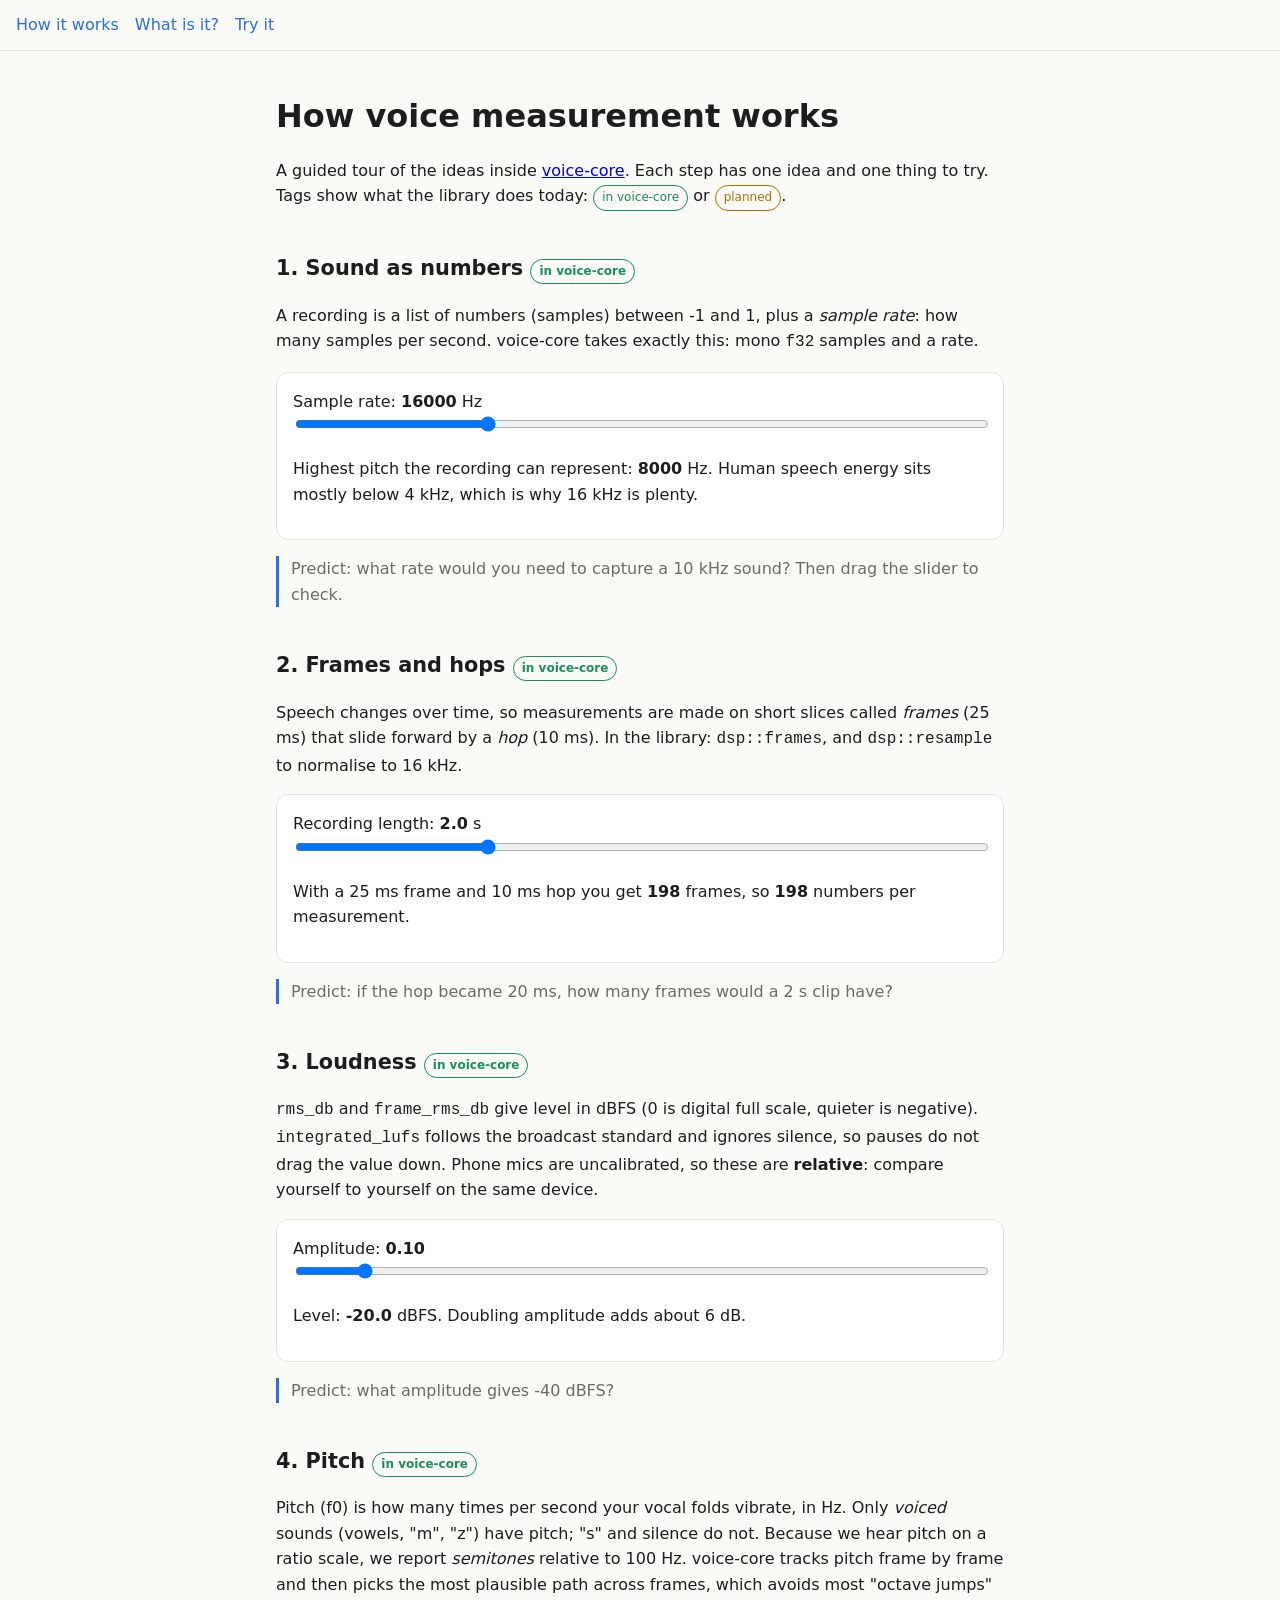
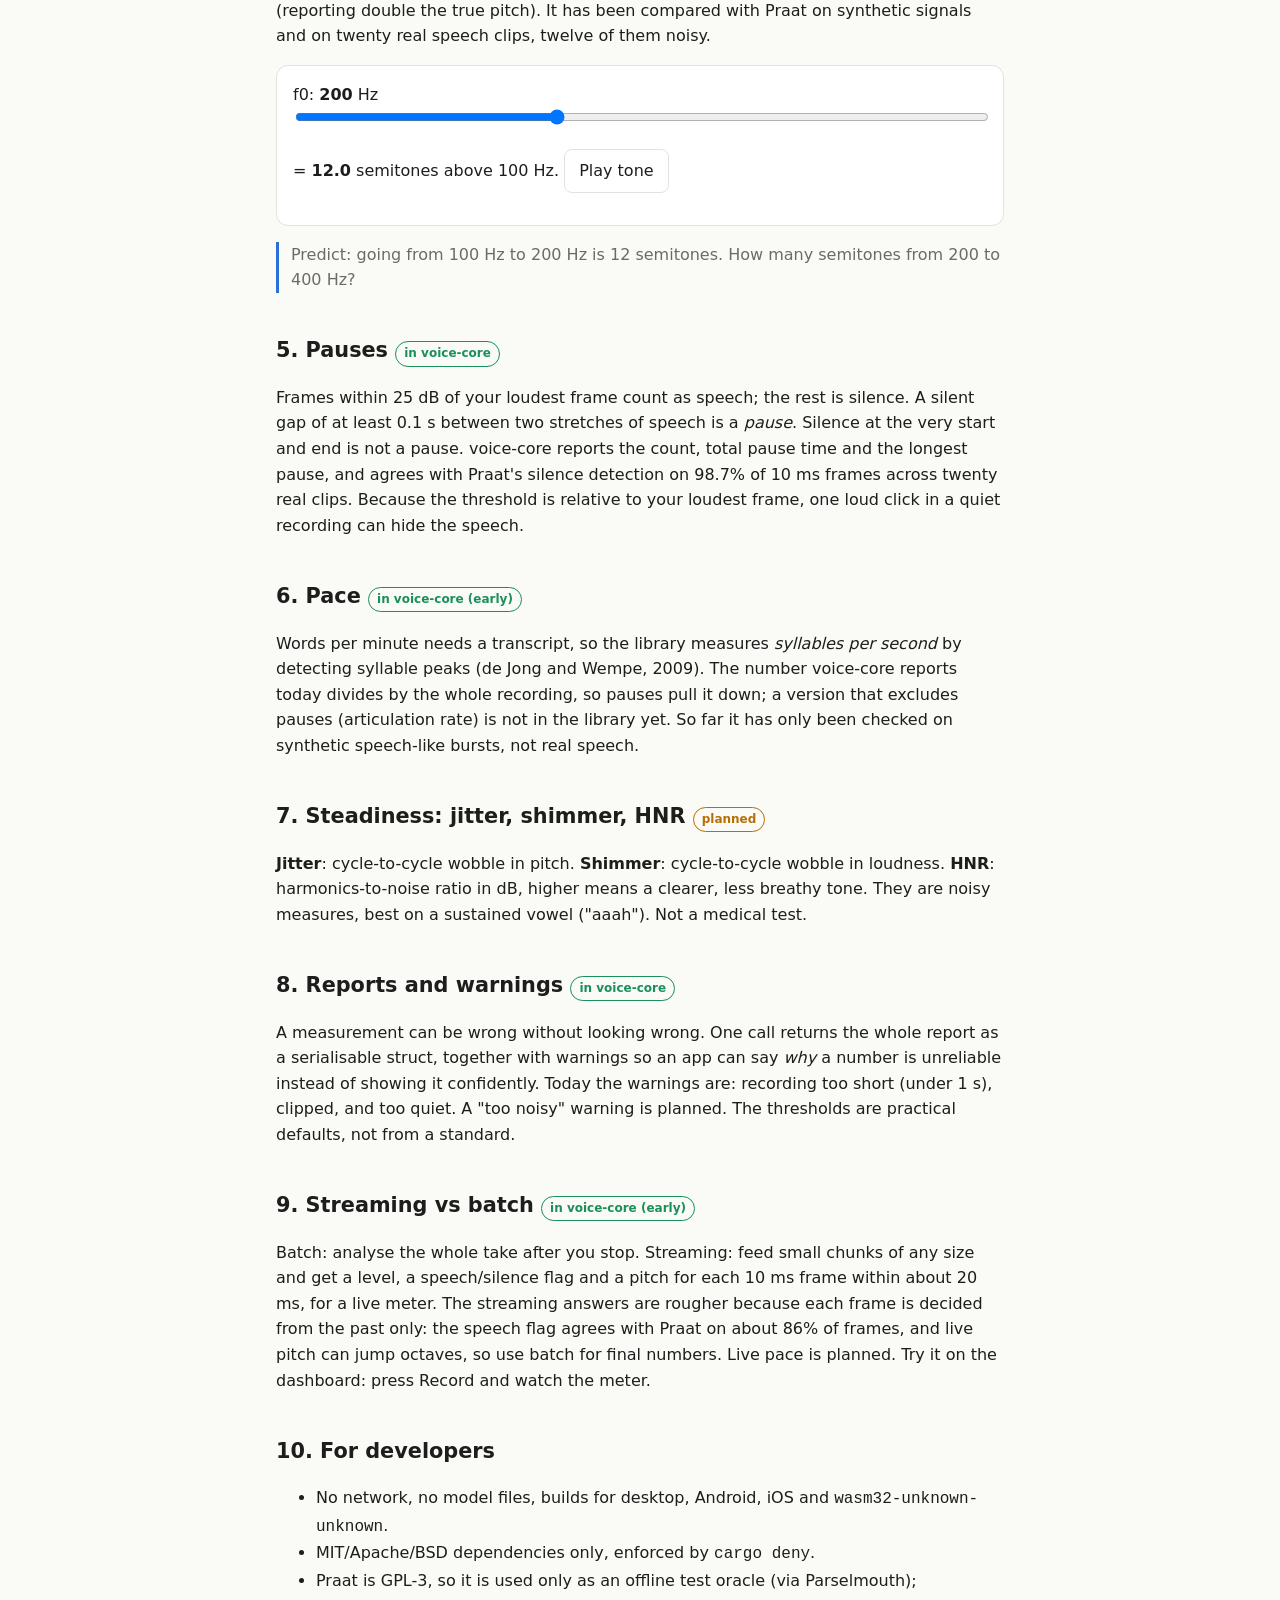
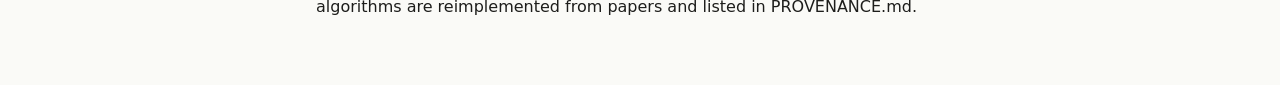
==== index.html @ 656a25e6 "Add live feedback while recording using voice-core's streaming analyzer New wasm LiveAnalyzer wrappe" ====
<!doctype html><html lang="en"><head><meta charset="utf-8"><meta name="viewport" content="width=device-width,initial-scale=1"><title>voice-lab: how it works</title><link rel="stylesheet" href="style.css"></head><body><nav><a href="index.html">How it works</a><a href="pamphlet.html">What is it?</a><a href="dashboard.html">Try it</a></nav><main>
<h1>How voice measurement works</h1>
<p>A guided tour of the ideas inside <a href="https://github.com/aunai-org/voice-core">voice-core</a>. Each step has one idea and one thing to try. Tags show what the library does today: <span class="tag live">in voice-core</span> or <span class="tag soon">planned</span>.</p>

<h2>1. Sound as numbers <span class="tag live">in voice-core</span></h2>
<p>A recording is a list of numbers (samples) between -1 and 1, plus a <em>sample rate</em>: how many samples per second. voice-core takes exactly this: mono <code>f32</code> samples and a rate.</p>
<div class="card"><label>Sample rate: <b id="srv">16000</b> Hz<input id="sr" type="range" min="4000" max="48000" step="1000" value="16000"></label>
<p>Highest pitch the recording can represent: <b id="nyq">8000</b> Hz. Human speech energy sits mostly below 4 kHz, which is why 16 kHz is plenty.</p></div>
<p class="try">Predict: what rate would you need to capture a 10 kHz sound? Then drag the slider to check.</p>

<h2>2. Frames and hops <span class="tag live">in voice-core</span></h2>
<p>Speech changes over time, so measurements are made on short slices called <em>frames</em> (25 ms) that slide forward by a <em>hop</em> (10 ms). In the library: <code>dsp::frames</code>, and <code>dsp::resample</code> to normalise to 16 kHz.</p>
<div class="card"><label>Recording length: <b id="lenv">2.0</b> s<input id="len" type="range" min="5" max="60" value="20"></label>
<p>With a 25 ms frame and 10 ms hop you get <b id="nfr">198</b> frames, so <b id="nfr2">198</b> numbers per measurement.</p></div>
<p class="try">Predict: if the hop became 20 ms, how many frames would a 2 s clip have?</p>

<h2>3. Loudness <span class="tag live">in voice-core</span></h2>
<p><code>rms_db</code> and <code>frame_rms_db</code> give level in dBFS (0 is digital full scale, quieter is negative). <code>integrated_lufs</code> follows the broadcast standard and ignores silence, so pauses do not drag the value down. Phone mics are uncalibrated, so these are <strong>relative</strong>: compare yourself to yourself on the same device.</p>
<div class="card"><label>Amplitude: <b id="ampv">0.10</b><input id="amp" type="range" min="1" max="100" value="10"></label>
<p>Level: <b id="db">-20.0</b> dBFS. Doubling amplitude adds about 6 dB.</p></div>
<p class="try">Predict: what amplitude gives -40 dBFS?</p>

<h2>4. Pitch <span class="tag live">in voice-core</span></h2>
<p>Pitch (f0) is how many times per second your vocal folds vibrate, in Hz. Only <em>voiced</em> sounds (vowels, "m", "z") have pitch; "s" and silence do not. Because we hear pitch on a ratio scale, we report <em>semitones</em> relative to 100 Hz. voice-core tracks pitch frame by frame and then picks the most plausible path across frames, which avoids most "octave jumps" (reporting double the true pitch). It has been compared with Praat on synthetic signals and on twenty real speech clips, twelve of them noisy.</p>
<div class="card"><label>f0: <b id="f0v">200</b> Hz<input id="f0" type="range" min="80" max="400" value="200"></label>
<p>= <b id="st">12.0</b> semitones above 100 Hz. <button id="play">Play tone</button></p></div>
<p class="try">Predict: going from 100 Hz to 200 Hz is 12 semitones. How many semitones from 200 to 400 Hz?</p>

<h2>5. Pauses <span class="tag live">in voice-core</span></h2>
<p>Frames within 25 dB of your loudest frame count as speech; the rest is silence. A silent gap of at least 0.1 s between two stretches of speech is a <em>pause</em>. Silence at the very start and end is not a pause. voice-core reports the count, total pause time and the longest pause, and agrees with Praat's silence detection on 98.7% of 10 ms frames across twenty real clips. Because the threshold is relative to your loudest frame, one loud click in a quiet recording can hide the speech.</p>

<h2>6. Pace <span class="tag live">in voice-core (early)</span></h2>
<p>Words per minute needs a transcript, so the library measures <em>syllables per second</em> by detecting syllable peaks (de Jong and Wempe, 2009). The number voice-core reports today divides by the whole recording, so pauses pull it down; a version that excludes pauses (articulation rate) is not in the library yet. So far it has only been checked on synthetic speech-like bursts, not real speech.</p>

<h2>7. Steadiness: jitter, shimmer, HNR <span class="tag soon">planned</span></h2>
<p><strong>Jitter</strong>: cycle-to-cycle wobble in pitch. <strong>Shimmer</strong>: cycle-to-cycle wobble in loudness. <strong>HNR</strong>: harmonics-to-noise ratio in dB, higher means a clearer, less breathy tone. They are noisy measures, best on a sustained vowel ("aaah"). Not a medical test.</p>

<h2>8. Reports and warnings <span class="tag live">in voice-core</span></h2>
<p>A measurement can be wrong without looking wrong. One call returns the whole report as a serialisable struct, together with warnings so an app can say <em>why</em> a number is unreliable instead of showing it confidently. Today the warnings are: recording too short (under 1 s), clipped, and too quiet. A "too noisy" warning is planned. The thresholds are practical defaults, not from a standard.</p>

<h2>9. Streaming vs batch <span class="tag live">in voice-core (early)</span></h2>
<p>Batch: analyse the whole take after you stop. Streaming: feed small chunks of any size and get a level, a speech/silence flag and a pitch for each 10 ms frame within about 20 ms, for a live meter. The streaming answers are rougher because each frame is decided from the past only: the speech flag agrees with Praat on about 86% of frames, and live pitch can jump octaves, so use batch for final numbers. Live pace is planned. Try it on the dashboard: press Record and watch the meter.</p>

<h2>10. For developers</h2>
<ul><li>No network, no model files, builds for desktop, Android, iOS and <code>wasm32-unknown-unknown</code>.</li>
<li>MIT/Apache/BSD dependencies only, enforced by <code>cargo deny</code>.</li>
<li>Praat is GPL-3, so it is used only as an offline test oracle (via Parselmouth); algorithms are reimplemented from papers and listed in PROVENANCE.md.</li></ul>
</main>
<script>
const $=i=>document.getElementById(i);
$('sr').oninput=e=>{$('srv').textContent=e.target.value;$('nyq').textContent=e.target.value/2};
$('len').oninput=e=>{const s=e.target.value/10;$('lenv').textContent=s.toFixed(1);const n=Math.floor((s*1000-25)/10)+1;$('nfr').textContent=n;$('nfr2').textContent=n};
$('amp').oninput=e=>{const a=e.target.value/100;$('ampv').textContent=a.toFixed(2);$('db').textContent=(20*Math.log10(a)).toFixed(1)};
$('f0').oninput=e=>{const f=+e.target.value;$('f0v').textContent=f;$('st').textContent=(12*Math.log2(f/100)).toFixed(1)};
$('play').onclick=()=>{const c=new (window.AudioContext||webkitAudioContext)(),o=c.createOscillator(),g=c.createGain();o.frequency.value=+$('f0').value;g.gain.value=.1;o.connect(g).connect(c.destination);o.start();o.stop(c.currentTime+.8)};
</script></body></html>
---- style.css ----
:root{--bg:#fafaf7;--fg:#1d1d1b;--mut:#6b6b66;--card:#fff;--line:#e3e2dc;--acc:#2a6fdb;--ok:#1a8f5a;--warn:#b86e00}
@media(prefers-color-scheme:dark){:root{--bg:#141413;--fg:#ecebe6;--mut:#9a9a93;--card:#1e1e1c;--line:#34332f;--acc:#6aa3ff;--ok:#4cc58a;--warn:#e0a040}}
*{box-sizing:border-box}body{margin:0;background:var(--bg);color:var(--fg);font:16px/1.6 system-ui,sans-serif}
main{max-width:760px;margin:0 auto;padding:24px 16px 64px}
nav{display:flex;gap:16px;flex-wrap:wrap;padding:12px 16px;border-bottom:1px solid var(--line)}nav a{color:var(--acc);text-decoration:none}
h1{font-size:2rem;margin:.5em 0}h2{margin-top:2em;font-size:1.3rem}
.card{background:var(--card);border:1px solid var(--line);border-radius:12px;padding:16px;margin:16px 0}
.tag{display:inline-block;font-size:.75rem;padding:2px 8px;border-radius:99px;border:1px solid var(--line);color:var(--mut)}
.tag.live{color:var(--ok);border-color:var(--ok)}.tag.soon{color:var(--warn);border-color:var(--warn)}
.try{border-left:3px solid var(--acc);padding-left:12px;color:var(--mut)}
input[type=range]{width:100%}button{font:inherit;padding:8px 14px;border-radius:8px;border:1px solid var(--line);background:var(--card);color:var(--fg);cursor:pointer}
button.primary{background:var(--acc);color:#fff;border-color:var(--acc)}
canvas{width:100%;height:140px;background:var(--card);border:1px solid var(--line);border-radius:8px;display:block}
table{border-collapse:collapse;width:100%}td,th{border-bottom:1px solid var(--line);padding:8px;text-align:left;vertical-align:top}
.tiles{display:grid;grid-template-columns:repeat(auto-fit,minmax(150px,1fr));gap:12px}
.tile{background:var(--card);border:1px solid var(--line);border-radius:12px;padding:12px}.tile b{display:block;font-size:1.6rem}.tile.off{opacity:.55}
@media print{nav,.noprint{display:none}body{background:#fff;color:#000}.card{break-inside:avoid}}

.meter{height:14px;background:var(--line);border-radius:7px;overflow:hidden}#meter-fill{height:100%;width:0;background:var(--acc);transition:width .05s linear}
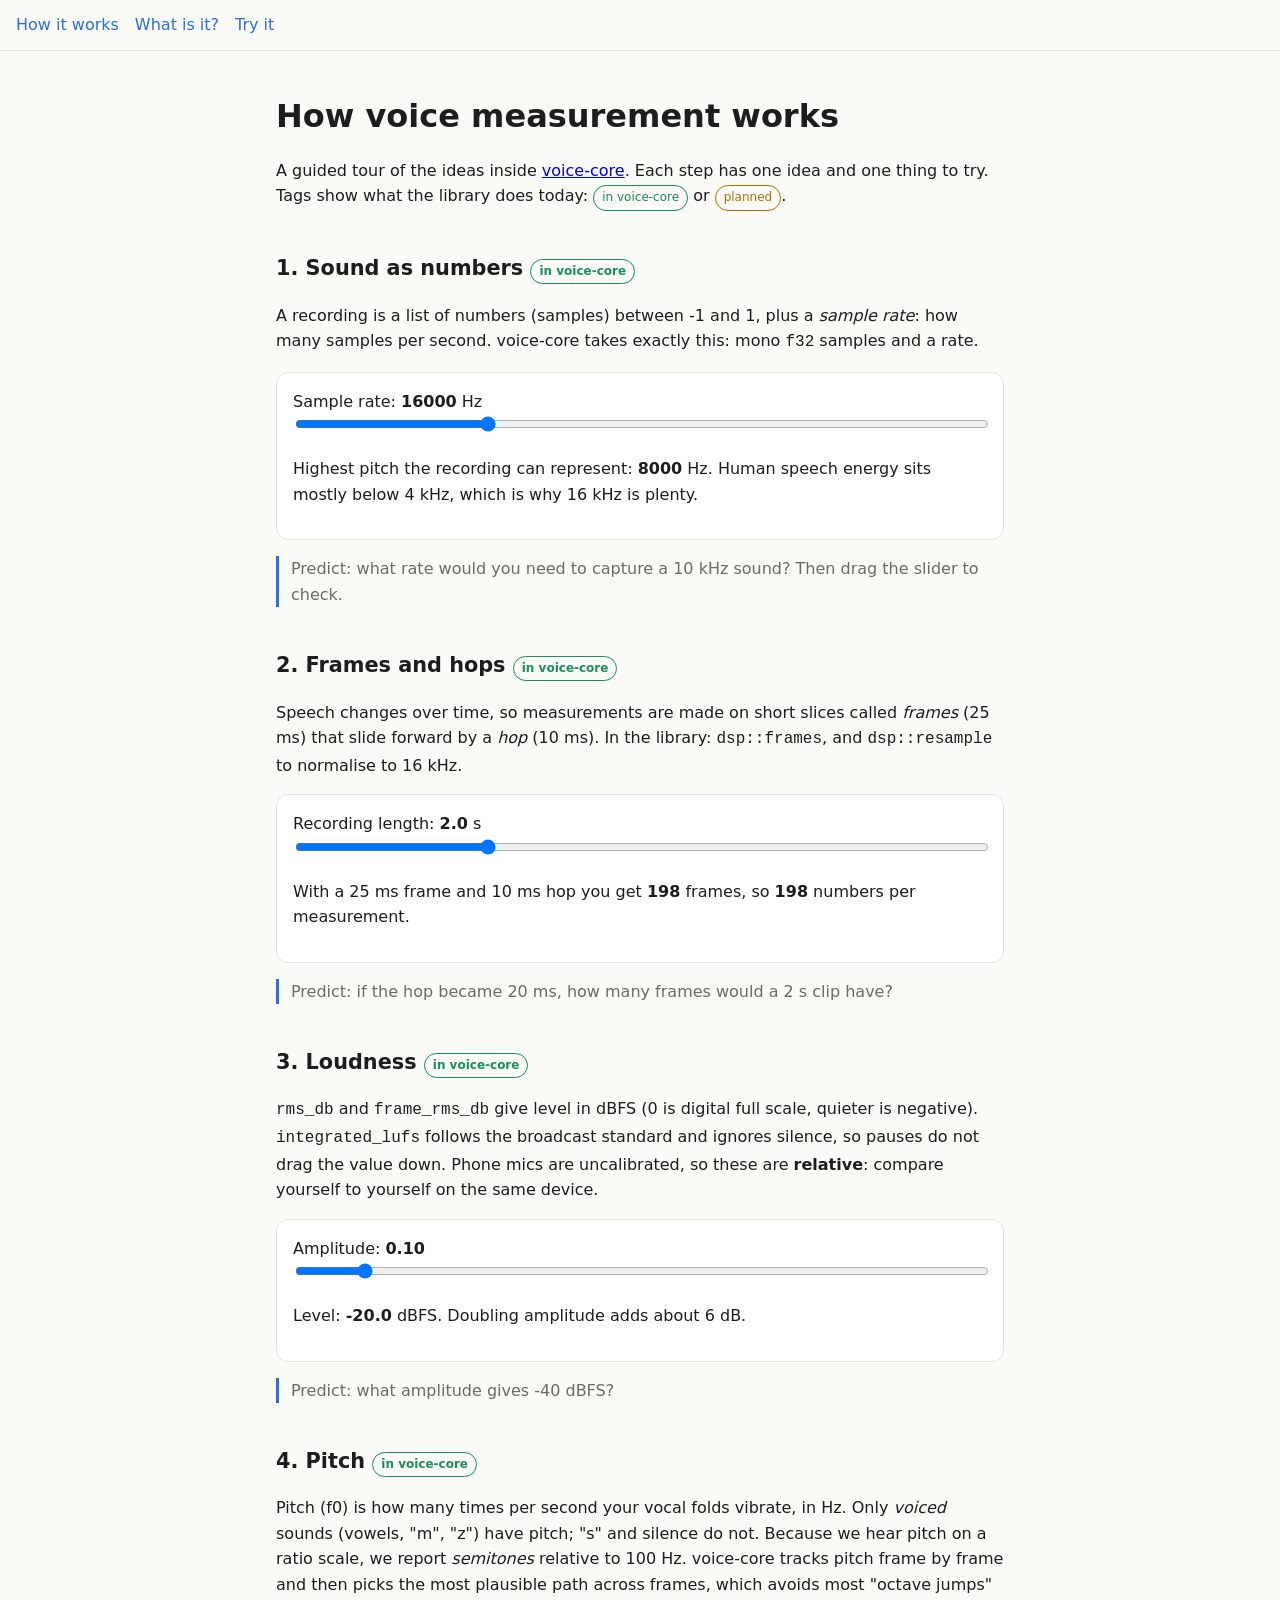
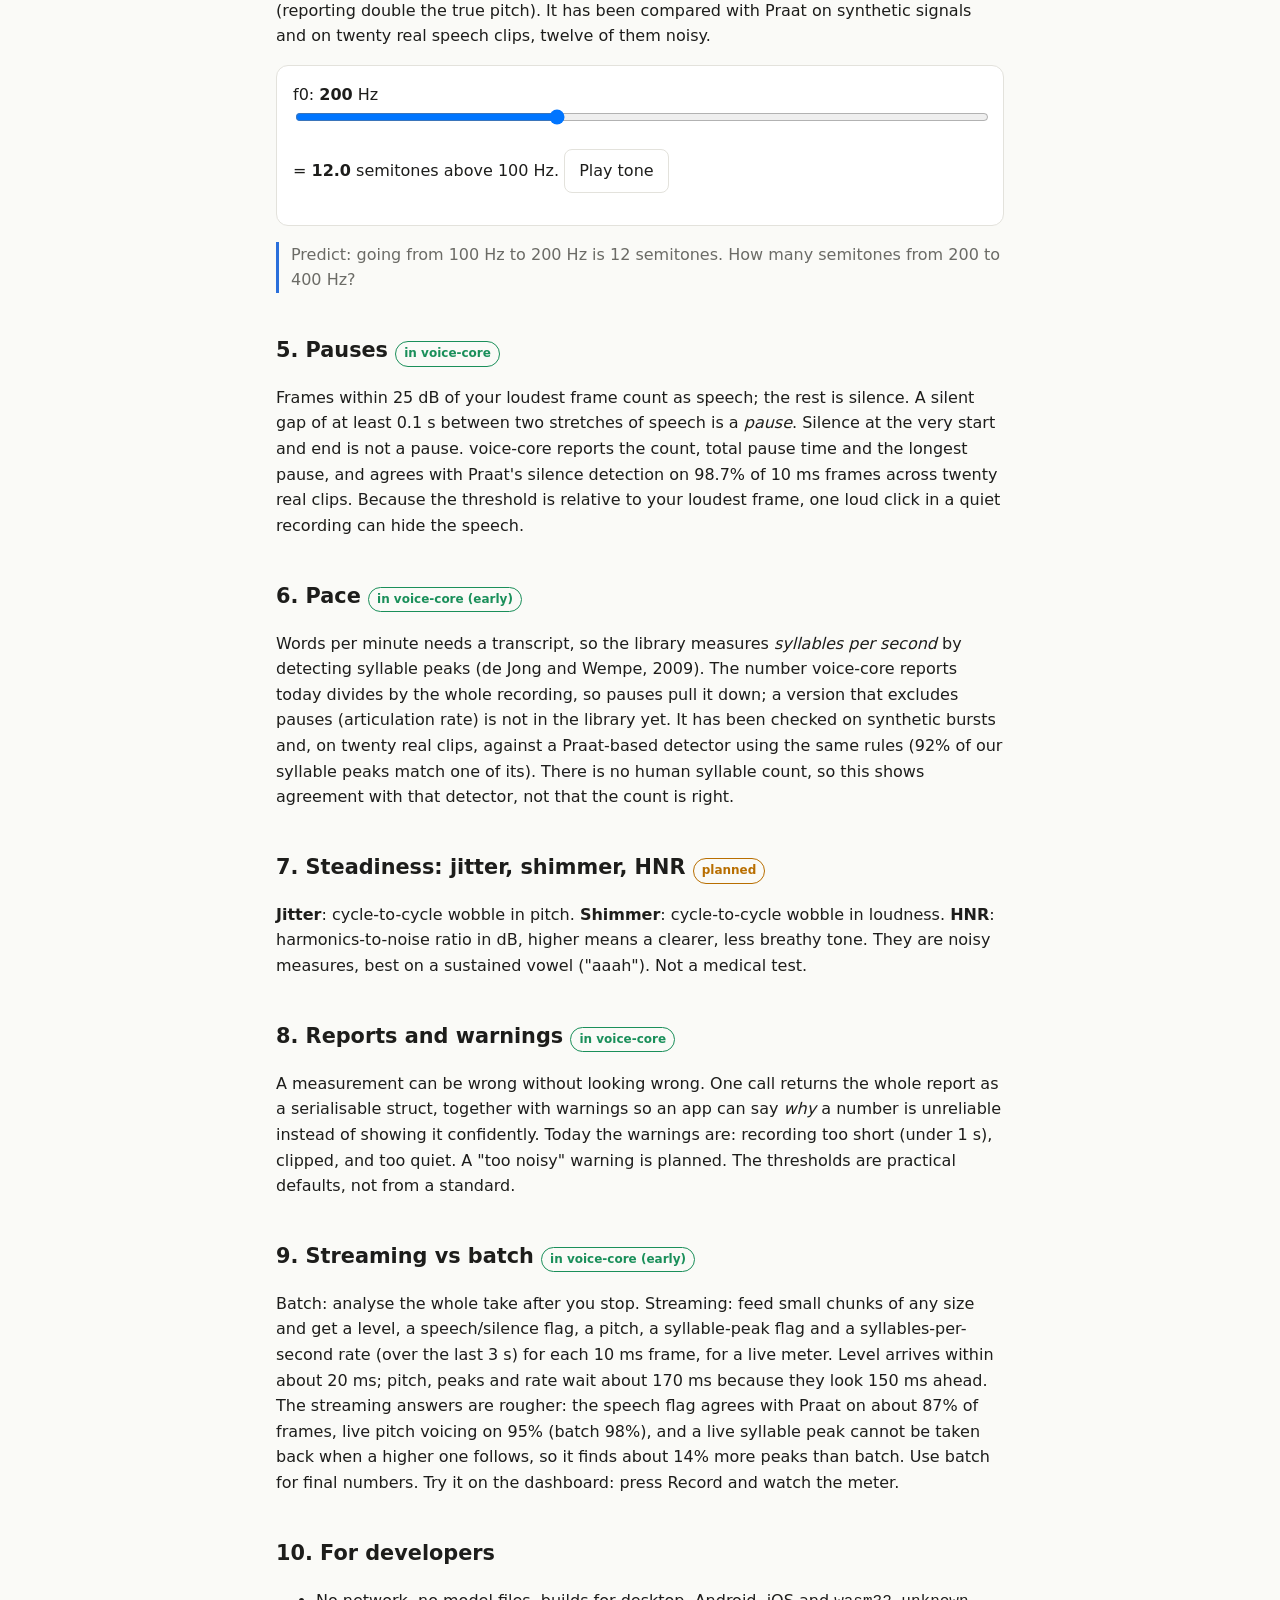
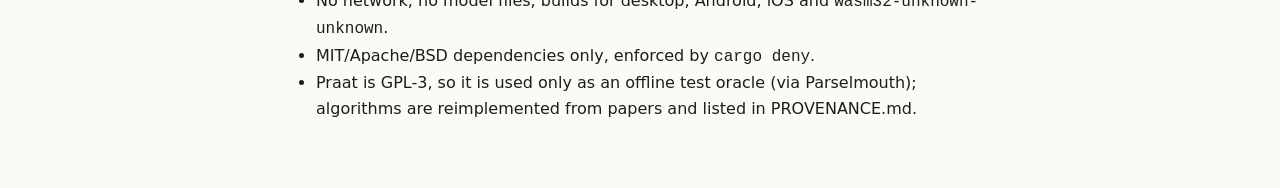
==== commit c94d9cf0: "Show live pace while recording; pick up voice-core's streaming syllable rate and lookahead" ====
--- a/index.html
+++ b/index.html
@@ -30,7 +30,7 @@
 <p>Frames within 25 dB of your loudest frame count as speech; the rest is silence. A silent gap of at least 0.1 s between two stretches of speech is a <em>pause</em>. Silence at the very start and end is not a pause. voice-core reports the count, total pause time and the longest pause, and agrees with Praat's silence detection on 98.7% of 10 ms frames across twenty real clips. Because the threshold is relative to your loudest frame, one loud click in a quiet recording can hide the speech.</p>
 
 <h2>6. Pace <span class="tag live">in voice-core (early)</span></h2>
-<p>Words per minute needs a transcript, so the library measures <em>syllables per second</em> by detecting syllable peaks (de Jong and Wempe, 2009). The number voice-core reports today divides by the whole recording, so pauses pull it down; a version that excludes pauses (articulation rate) is not in the library yet. So far it has only been checked on synthetic speech-like bursts, not real speech.</p>
+<p>Words per minute needs a transcript, so the library measures <em>syllables per second</em> by detecting syllable peaks (de Jong and Wempe, 2009). The number voice-core reports today divides by the whole recording, so pauses pull it down; a version that excludes pauses (articulation rate) is not in the library yet. It has been checked on synthetic bursts and, on twenty real clips, against a Praat-based detector using the same rules (92% of our syllable peaks match one of its). There is no human syllable count, so this shows agreement with that detector, not that the count is right.</p>
 
 <h2>7. Steadiness: jitter, shimmer, HNR <span class="tag soon">planned</span></h2>
 <p><strong>Jitter</strong>: cycle-to-cycle wobble in pitch. <strong>Shimmer</strong>: cycle-to-cycle wobble in loudness. <strong>HNR</strong>: harmonics-to-noise ratio in dB, higher means a clearer, less breathy tone. They are noisy measures, best on a sustained vowel ("aaah"). Not a medical test.</p>
@@ -39,7 +39,7 @@
 <p>A measurement can be wrong without looking wrong. One call returns the whole report as a serialisable struct, together with warnings so an app can say <em>why</em> a number is unreliable instead of showing it confidently. Today the warnings are: recording too short (under 1 s), clipped, and too quiet. A "too noisy" warning is planned. The thresholds are practical defaults, not from a standard.</p>
 
 <h2>9. Streaming vs batch <span class="tag live">in voice-core (early)</span></h2>
-<p>Batch: analyse the whole take after you stop. Streaming: feed small chunks of any size and get a level, a speech/silence flag and a pitch for each 10 ms frame within about 20 ms, for a live meter. The streaming answers are rougher because each frame is decided from the past only: the speech flag agrees with Praat on about 86% of frames, and live pitch can jump octaves, so use batch for final numbers. Live pace is planned. Try it on the dashboard: press Record and watch the meter.</p>
+<p>Batch: analyse the whole take after you stop. Streaming: feed small chunks of any size and get a level, a speech/silence flag, a pitch, a syllable-peak flag and a syllables-per-second rate (over the last 3 s) for each 10 ms frame, for a live meter. Level arrives within about 20 ms; pitch, peaks and rate wait about 170 ms because they look 150 ms ahead. The streaming answers are rougher: the speech flag agrees with Praat on about 87% of frames, live pitch voicing on 95% (batch 98%), and a live syllable peak cannot be taken back when a higher one follows, so it finds about 14% more peaks than batch. Use batch for final numbers. Try it on the dashboard: press Record and watch the meter.</p>
 
 <h2>10. For developers</h2>
 <ul><li>No network, no model files, builds for desktop, Android, iOS and <code>wasm32-unknown-unknown</code>.</li>
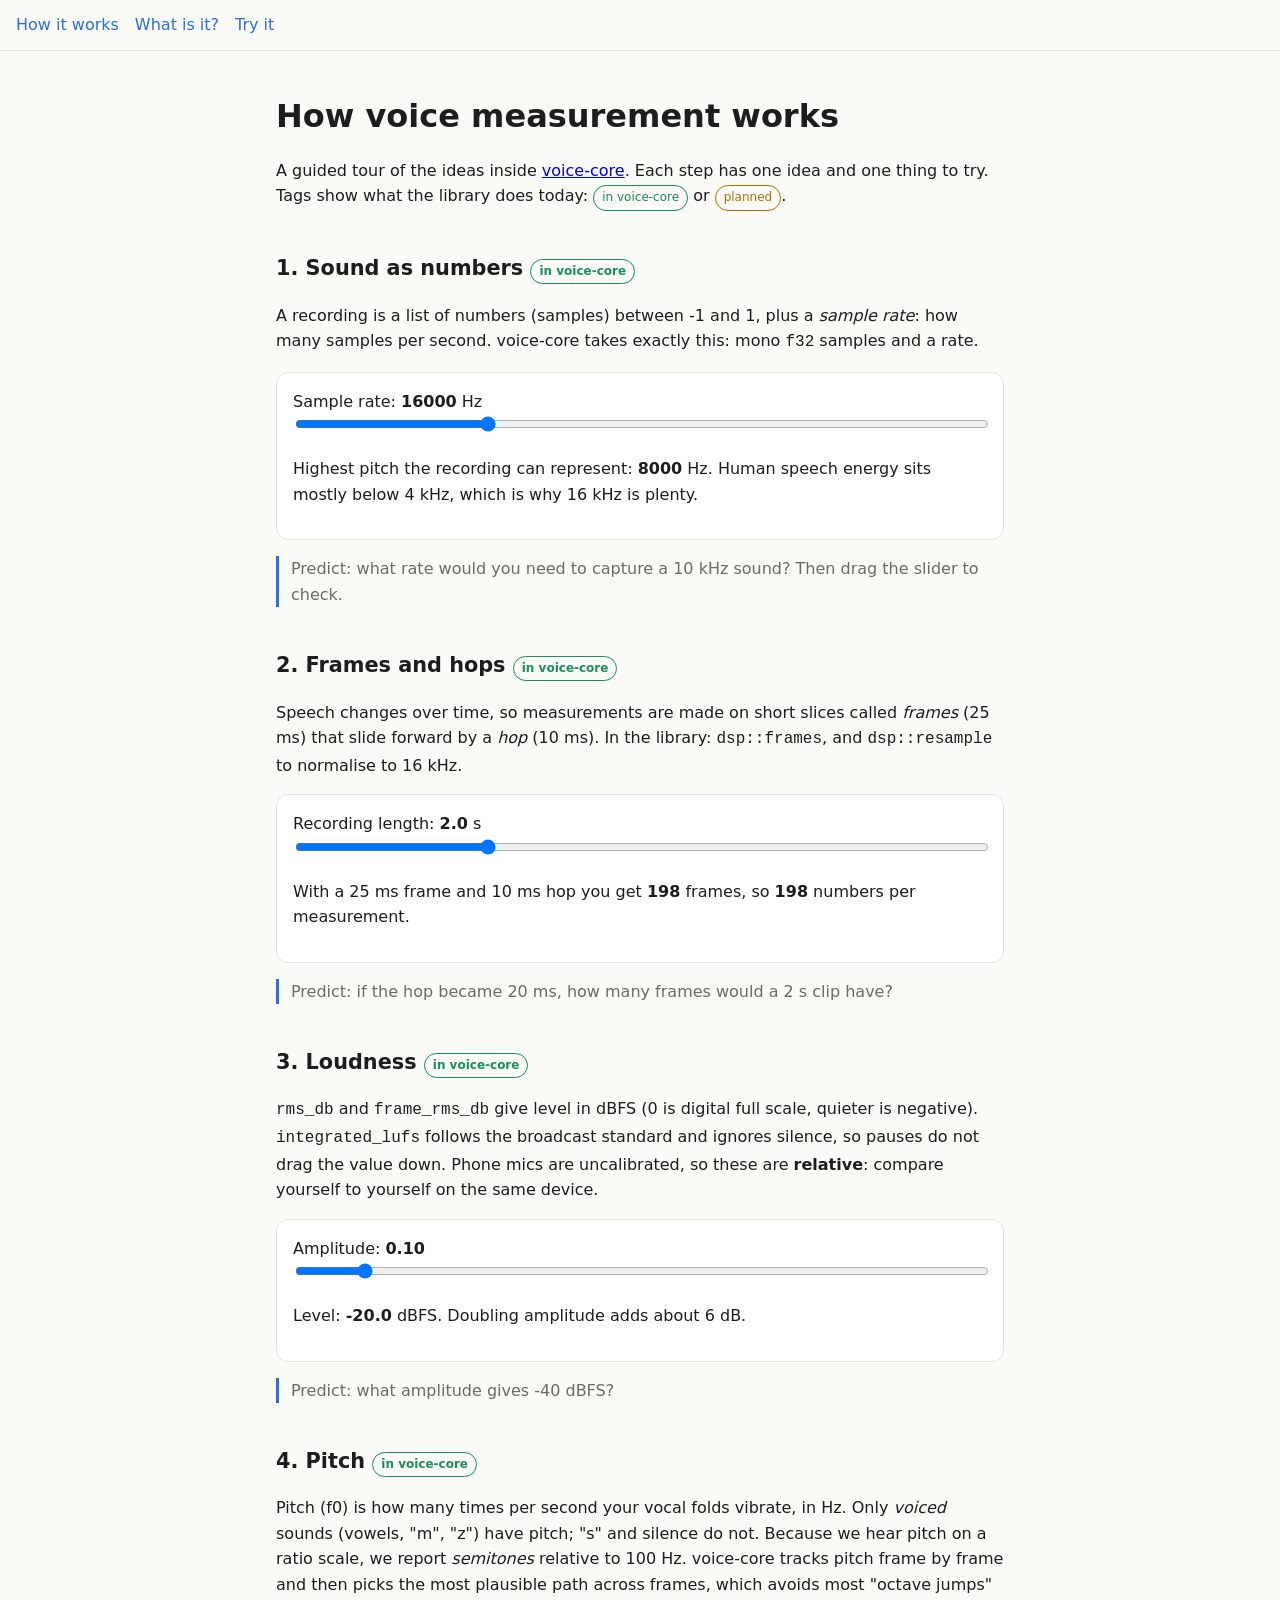
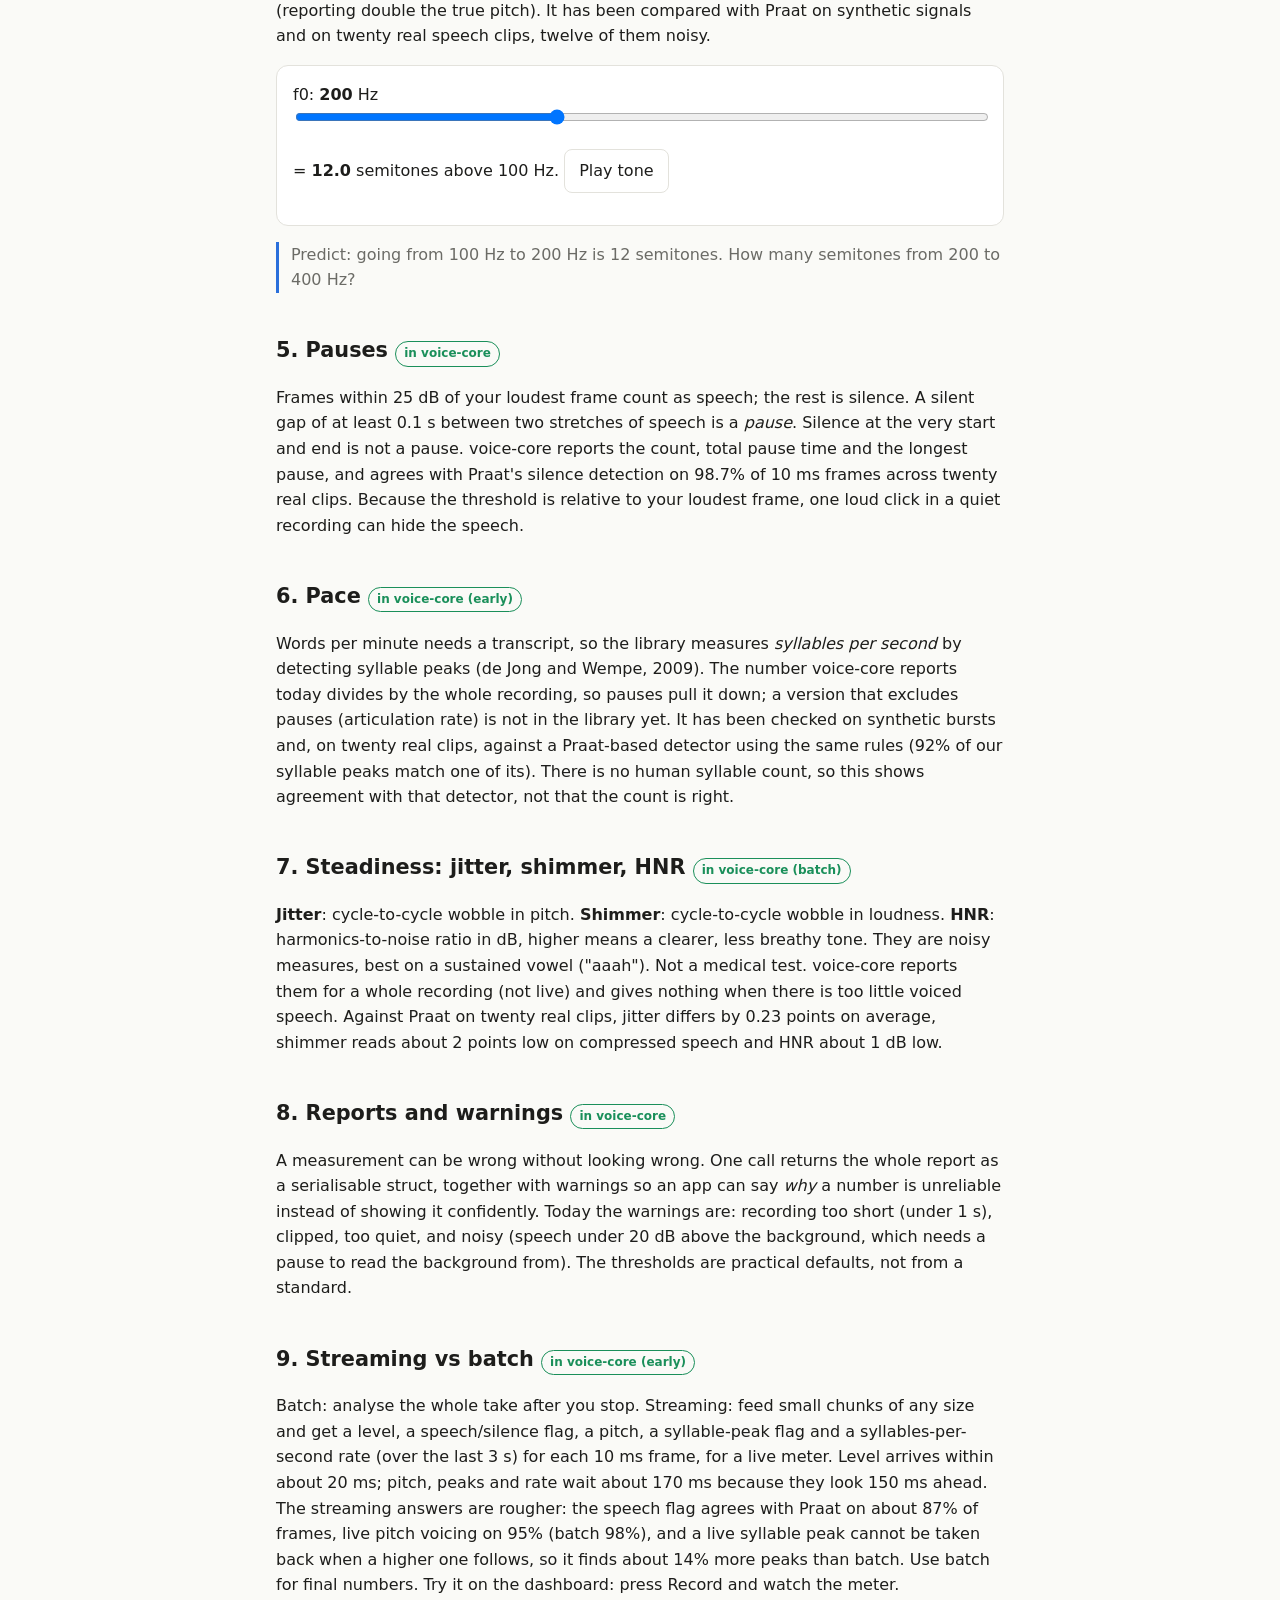
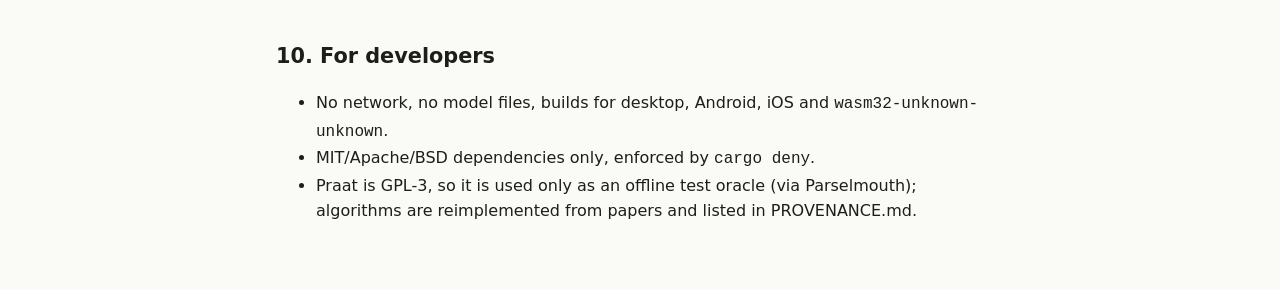
==== commit 501122a0: "Show jitter, shimmer, HNR and the noisy warning; pick up voice-core steadiness measures" ====
--- a/index.html
+++ b/index.html
@@ -32,11 +32,11 @@
 <h2>6. Pace <span class="tag live">in voice-core (early)</span></h2>
 <p>Words per minute needs a transcript, so the library measures <em>syllables per second</em> by detecting syllable peaks (de Jong and Wempe, 2009). The number voice-core reports today divides by the whole recording, so pauses pull it down; a version that excludes pauses (articulation rate) is not in the library yet. It has been checked on synthetic bursts and, on twenty real clips, against a Praat-based detector using the same rules (92% of our syllable peaks match one of its). There is no human syllable count, so this shows agreement with that detector, not that the count is right.</p>
 
-<h2>7. Steadiness: jitter, shimmer, HNR <span class="tag soon">planned</span></h2>
-<p><strong>Jitter</strong>: cycle-to-cycle wobble in pitch. <strong>Shimmer</strong>: cycle-to-cycle wobble in loudness. <strong>HNR</strong>: harmonics-to-noise ratio in dB, higher means a clearer, less breathy tone. They are noisy measures, best on a sustained vowel ("aaah"). Not a medical test.</p>
+<h2>7. Steadiness: jitter, shimmer, HNR <span class="tag live">in voice-core (batch)</span></h2>
+<p><strong>Jitter</strong>: cycle-to-cycle wobble in pitch. <strong>Shimmer</strong>: cycle-to-cycle wobble in loudness. <strong>HNR</strong>: harmonics-to-noise ratio in dB, higher means a clearer, less breathy tone. They are noisy measures, best on a sustained vowel ("aaah"). Not a medical test. voice-core reports them for a whole recording (not live) and gives nothing when there is too little voiced speech. Against Praat on twenty real clips, jitter differs by 0.23 points on average, shimmer reads about 2 points low on compressed speech and HNR about 1 dB low.</p>
 
 <h2>8. Reports and warnings <span class="tag live">in voice-core</span></h2>
-<p>A measurement can be wrong without looking wrong. One call returns the whole report as a serialisable struct, together with warnings so an app can say <em>why</em> a number is unreliable instead of showing it confidently. Today the warnings are: recording too short (under 1 s), clipped, and too quiet. A "too noisy" warning is planned. The thresholds are practical defaults, not from a standard.</p>
+<p>A measurement can be wrong without looking wrong. One call returns the whole report as a serialisable struct, together with warnings so an app can say <em>why</em> a number is unreliable instead of showing it confidently. Today the warnings are: recording too short (under 1 s), clipped, too quiet, and noisy (speech under 20 dB above the background, which needs a pause to read the background from). The thresholds are practical defaults, not from a standard.</p>
 
 <h2>9. Streaming vs batch <span class="tag live">in voice-core (early)</span></h2>
 <p>Batch: analyse the whole take after you stop. Streaming: feed small chunks of any size and get a level, a speech/silence flag, a pitch, a syllable-peak flag and a syllables-per-second rate (over the last 3 s) for each 10 ms frame, for a live meter. Level arrives within about 20 ms; pitch, peaks and rate wait about 170 ms because they look 150 ms ahead. The streaming answers are rougher: the speech flag agrees with Praat on about 87% of frames, live pitch voicing on 95% (batch 98%), and a live syllable peak cannot be taken back when a higher one follows, so it finds about 14% more peaks than batch. Use batch for final numbers. Try it on the dashboard: press Record and watch the meter.</p>
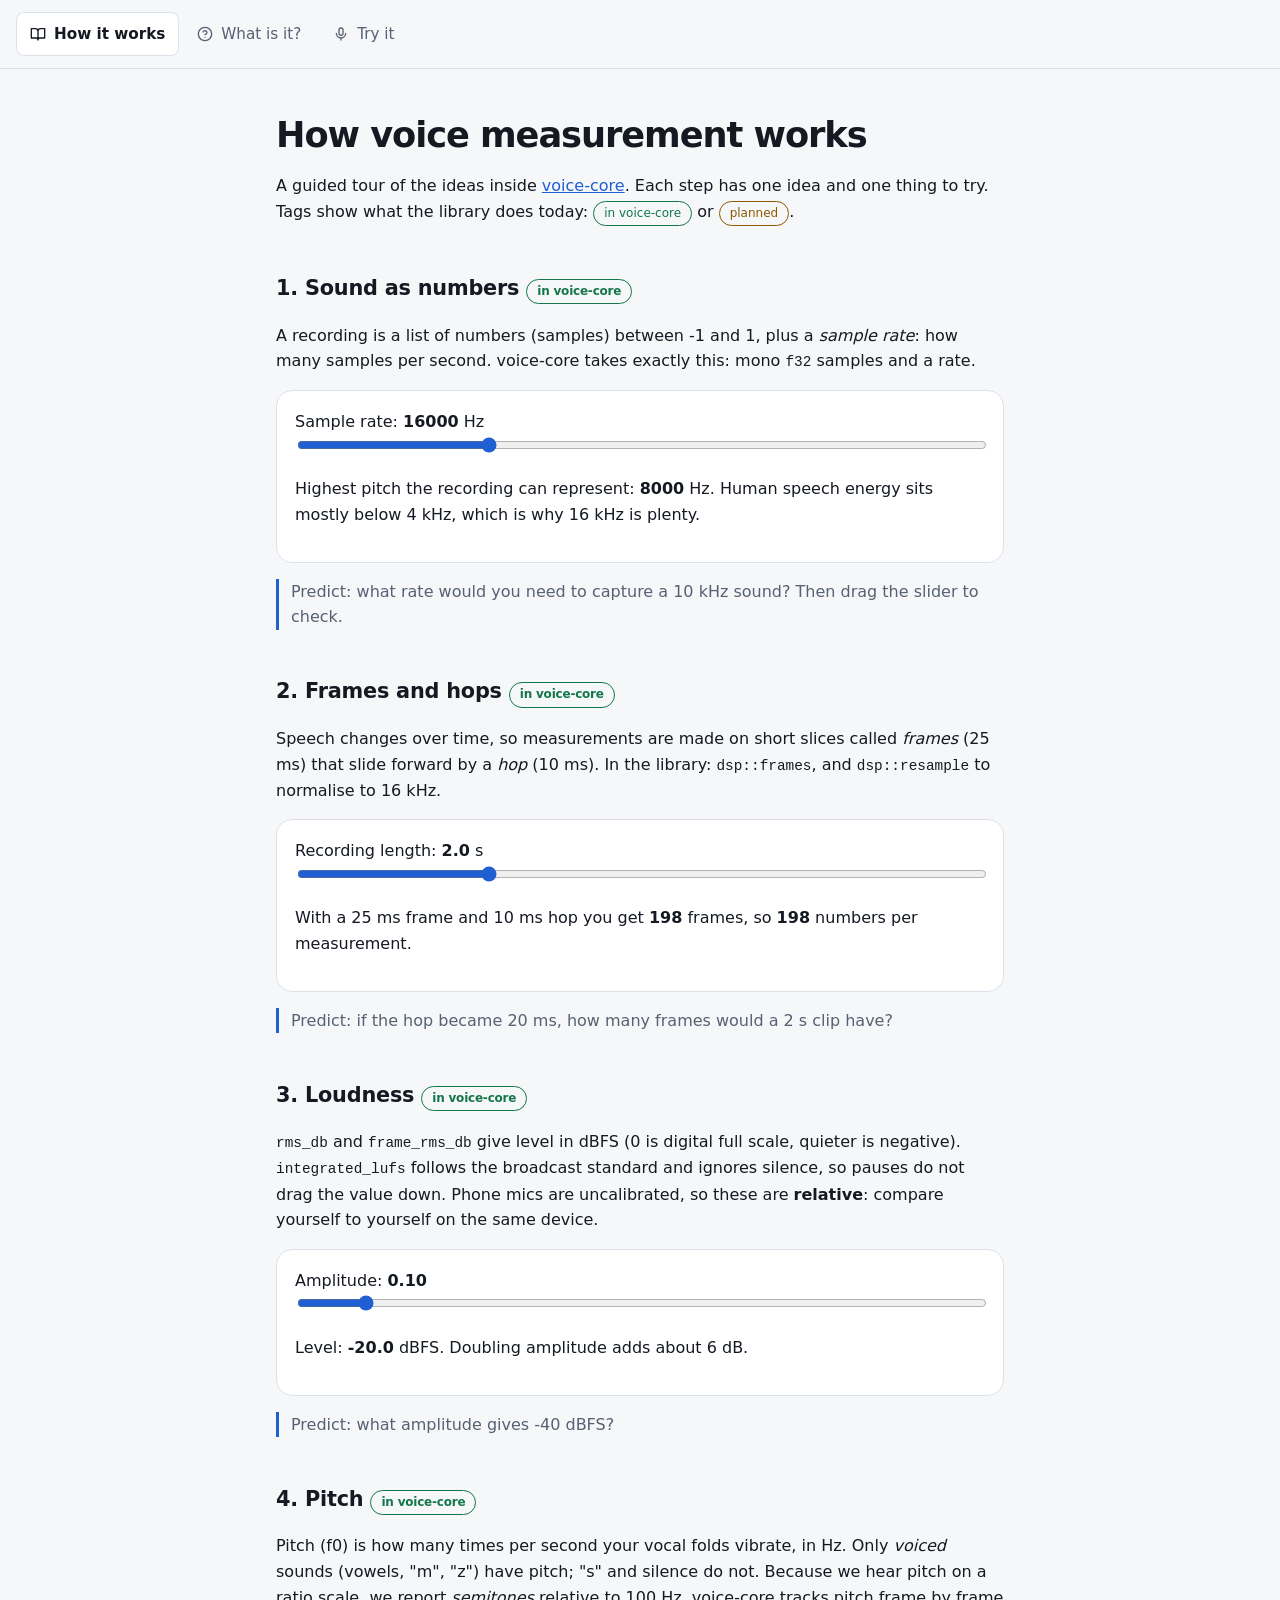
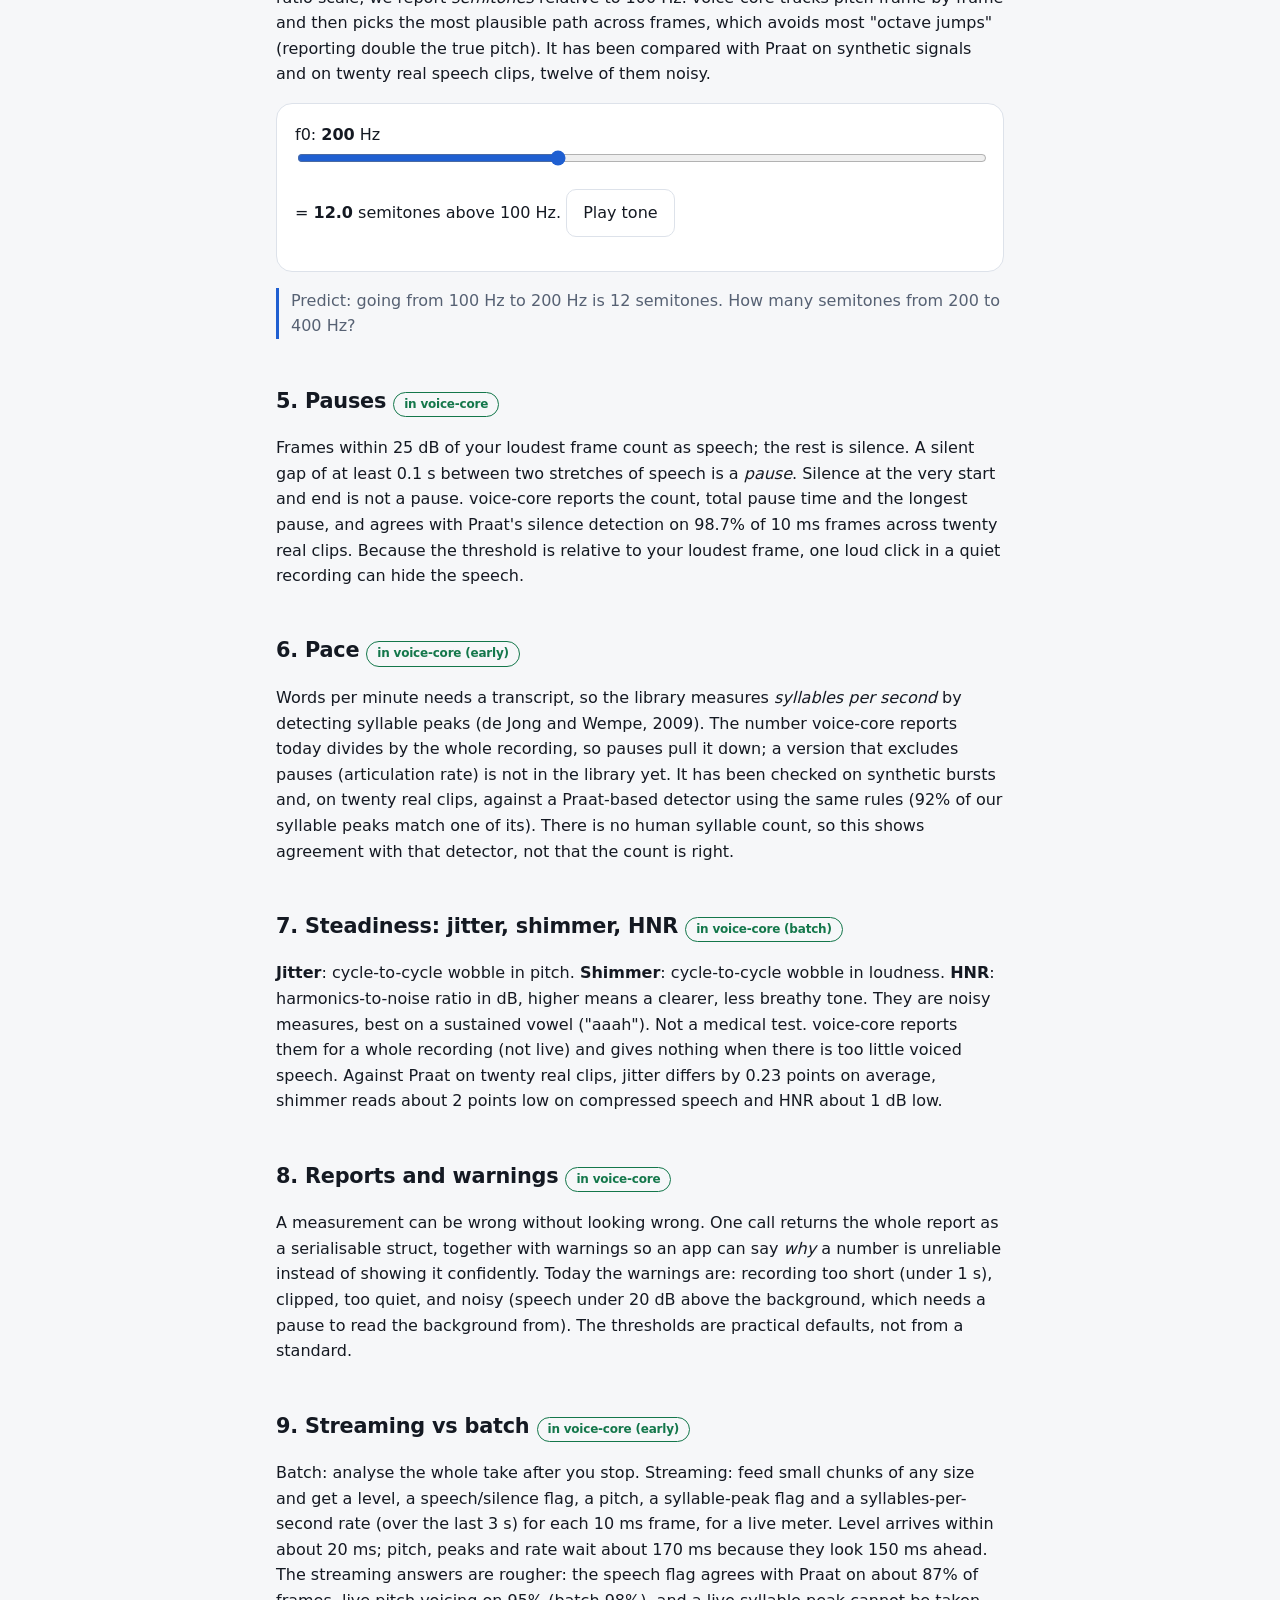
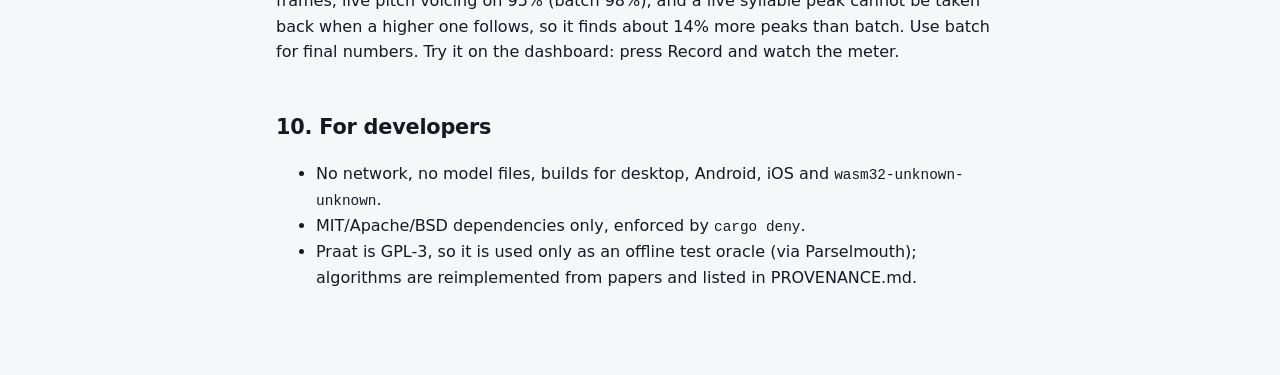
==== commit 8c2ac2c5: "Redesign interface: dark theme, icons, live waveform, recording state Co-Authored-By: Claude Sonnet " ====
--- a/index.html
+++ b/index.html
@@ -1,4 +1,4 @@
-<!doctype html><html lang="en"><head><meta charset="utf-8"><meta name="viewport" content="width=device-width,initial-scale=1"><title>voice-lab: how it works</title><link rel="stylesheet" href="style.css"></head><body><nav><a href="index.html">How it works</a><a href="pamphlet.html">What is it?</a><a href="dashboard.html">Try it</a></nav><main>
+<!doctype html><html lang="en"><head><meta charset="utf-8"><meta name="viewport" content="width=device-width,initial-scale=1"><title>voice-lab: how it works</title><link rel="stylesheet" href="style.css"></head><body><nav aria-label="Primary"><a href="index.html" aria-current="page"><svg class="i" viewBox="0 0 24 24" aria-hidden="true"><path d="M2 4h6a4 4 0 0 1 4 4v13a3 3 0 0 0-3-3H2zM22 4h-6a4 4 0 0 0-4 4v13a3 3 0 0 1 3-3h7z"/></svg>How it works</a><a href="pamphlet.html"><svg class="i" viewBox="0 0 24 24" aria-hidden="true"><circle cx="12" cy="12" r="10"/><path d="M9.1 9a3 3 0 0 1 5.8 1c0 2-3 3-3 3M12 17h.01"/></svg>What is it?</a><a href="dashboard.html"><svg class="i" viewBox="0 0 24 24" aria-hidden="true"><rect x="9" y="3" width="6" height="11" rx="3"/><path d="M5 11a7 7 0 0 0 14 0M12 18v3"/></svg>Try it</a></nav><main>
 <h1>How voice measurement works</h1>
 <p>A guided tour of the ideas inside <a href="https://github.com/aunai-org/voice-core">voice-core</a>. Each step has one idea and one thing to try. Tags show what the library does today: <span class="tag live">in voice-core</span> or <span class="tag soon">planned</span>.</p>
 
--- a/style.css
+++ b/style.css
@@ -1,19 +1,48 @@
-:root{--bg:#fafaf7;--fg:#1d1d1b;--mut:#6b6b66;--card:#fff;--line:#e3e2dc;--acc:#2a6fdb;--ok:#1a8f5a;--warn:#b86e00}
-@media(prefers-color-scheme:dark){:root{--bg:#141413;--fg:#ecebe6;--mut:#9a9a93;--card:#1e1e1c;--line:#34332f;--acc:#6aa3ff;--ok:#4cc58a;--warn:#e0a040}}
-*{box-sizing:border-box}body{margin:0;background:var(--bg);color:var(--fg);font:16px/1.6 system-ui,sans-serif}
-main{max-width:760px;margin:0 auto;padding:24px 16px 64px}
-nav{display:flex;gap:16px;flex-wrap:wrap;padding:12px 16px;border-bottom:1px solid var(--line)}nav a{color:var(--acc);text-decoration:none}
-h1{font-size:2rem;margin:.5em 0}h2{margin-top:2em;font-size:1.3rem}
-.card{background:var(--card);border:1px solid var(--line);border-radius:12px;padding:16px;margin:16px 0}
-.tag{display:inline-block;font-size:.75rem;padding:2px 8px;border-radius:99px;border:1px solid var(--line);color:var(--mut)}
+:root{--bg:#0a0d12;--fg:#e8edf4;--mut:#9aa6b8;--card:#11161e;--line:#1e2632;--acc:#6aa3ff;--ok:#4cc58a;--warn:#e0a040;--rec:#c93a3f;--on-acc:#06101f;--ink:#0a0d12}
+@media(prefers-color-scheme:light){:root{--bg:#f6f7f9;--fg:#141922;--mut:#566173;--card:#fff;--line:#dde2ea;--acc:#1f5fd1;--ok:#14774b;--warn:#8f5700;--rec:#c93a3f;--on-acc:#fff;--ink:#fff}}
+*{box-sizing:border-box}
+body{margin:0;background:var(--bg);color:var(--fg);font:16px/1.6 system-ui,-apple-system,"Segoe UI",sans-serif}
+main{max-width:760px;margin:0 auto;padding:32px 16px 72px}
+a{color:var(--acc)}
+:focus-visible{outline:2px solid var(--acc);outline-offset:2px}
+
+nav{display:flex;gap:4px;flex-wrap:wrap;padding:12px 16px;border-bottom:1px solid var(--line)}
+nav a{display:inline-flex;align-items:center;gap:8px;padding:10px 14px;border-radius:8px;color:var(--mut);text-decoration:none;font-size:.95rem}
+nav a:hover{color:var(--fg)}
+nav a[aria-current=page]{background:var(--card);color:var(--fg);font-weight:600;box-shadow:inset 0 0 0 1px var(--line)}
+.i{width:1em;height:1em;flex:none;fill:none;stroke:currentColor;stroke-width:2;stroke-linecap:round;stroke-linejoin:round}
+nav .i{width:16px;height:16px}
+
+h1{font-size:2.2rem;line-height:1.15;letter-spacing:-.03em;margin:.4em 0 .5em}
+h2{margin-top:2.2em;font-size:1.3rem;letter-spacing:-.01em}
+.card{background:var(--card);border:1px solid var(--line);border-radius:16px;padding:18px;margin:16px 0}
+.tag{display:inline-block;font-size:.75rem;padding:2px 10px;border-radius:99px;border:1px solid var(--line);color:var(--mut)}
 .tag.live{color:var(--ok);border-color:var(--ok)}.tag.soon{color:var(--warn);border-color:var(--warn)}
 .try{border-left:3px solid var(--acc);padding-left:12px;color:var(--mut)}
-input[type=range]{width:100%}button{font:inherit;padding:8px 14px;border-radius:8px;border:1px solid var(--line);background:var(--card);color:var(--fg);cursor:pointer}
-button.primary{background:var(--acc);color:#fff;border-color:var(--acc)}
-canvas{width:100%;height:140px;background:var(--card);border:1px solid var(--line);border-radius:8px;display:block}
+input[type=range]{width:100%;accent-color:var(--acc)}
+code{font-family:ui-monospace,"SF Mono",Menlo,Consolas,monospace;font-size:.9em}
+
+button{font:inherit;padding:10px 16px;border-radius:10px;border:1px solid var(--line);background:var(--card);color:var(--fg);cursor:pointer;display:inline-flex;align-items:center;justify-content:center;gap:10px}
+button:disabled{opacity:.45;cursor:not-allowed}
+button.primary{background:var(--acc);color:var(--on-acc);border-color:var(--acc);font-weight:600;min-height:52px;min-width:150px;padding:0 24px;border-radius:26px;font-size:1.05rem}
+button.primary.recording{background:var(--rec);border-color:var(--rec);color:#fff;animation:rec-pulse 1.2s ease-out infinite}
+@keyframes rec-pulse{0%{box-shadow:0 0 0 0 rgba(229,72,77,.55)}100%{box-shadow:0 0 0 16px rgba(229,72,77,0)}}
+@media(prefers-reduced-motion:reduce){button.primary.recording{animation:none}}
+.upload{display:inline-flex;align-items:center;gap:10px;min-height:52px;padding:0 20px;border-radius:26px;border:1px dashed var(--mut);cursor:pointer}
+.upload input{max-width:210px}
+.upload:has(input:disabled){opacity:.45}
+
+canvas{width:100%;height:140px;background:var(--card);border:1px solid var(--line);border-radius:12px;display:block}
+canvas.wave{height:72px;background:transparent;border:0}
 table{border-collapse:collapse;width:100%}td,th{border-bottom:1px solid var(--line);padding:8px;text-align:left;vertical-align:top}
-.tiles{display:grid;grid-template-columns:repeat(auto-fit,minmax(150px,1fr));gap:12px}
-.tile{background:var(--card);border:1px solid var(--line);border-radius:12px;padding:12px}.tile b{display:block;font-size:1.6rem}.tile.off{opacity:.55}
+
+.tiles{display:grid;grid-template-columns:repeat(auto-fit,minmax(170px,1fr));gap:12px}
+.tile{background:var(--card);border:1px solid var(--line);border-radius:14px;padding:14px 16px}
+.tile small{display:flex;align-items:center;gap:8px;color:var(--mut);font-size:.8rem}
+.tile small .i{width:16px;height:16px;color:var(--acc)}
+.tile b{display:block;font:500 1.7rem/1.3 ui-monospace,"SF Mono",Menlo,Consolas,monospace;margin-top:4px}
+.tile.off{opacity:.55}
+
+#live{border-radius:16px}
+
 @media print{nav,.noprint{display:none}body{background:#fff;color:#000}.card{break-inside:avoid}}
-
-.meter{height:14px;background:var(--line);border-radius:7px;overflow:hidden}#meter-fill{height:100%;width:0;background:var(--acc);transition:width .05s linear}
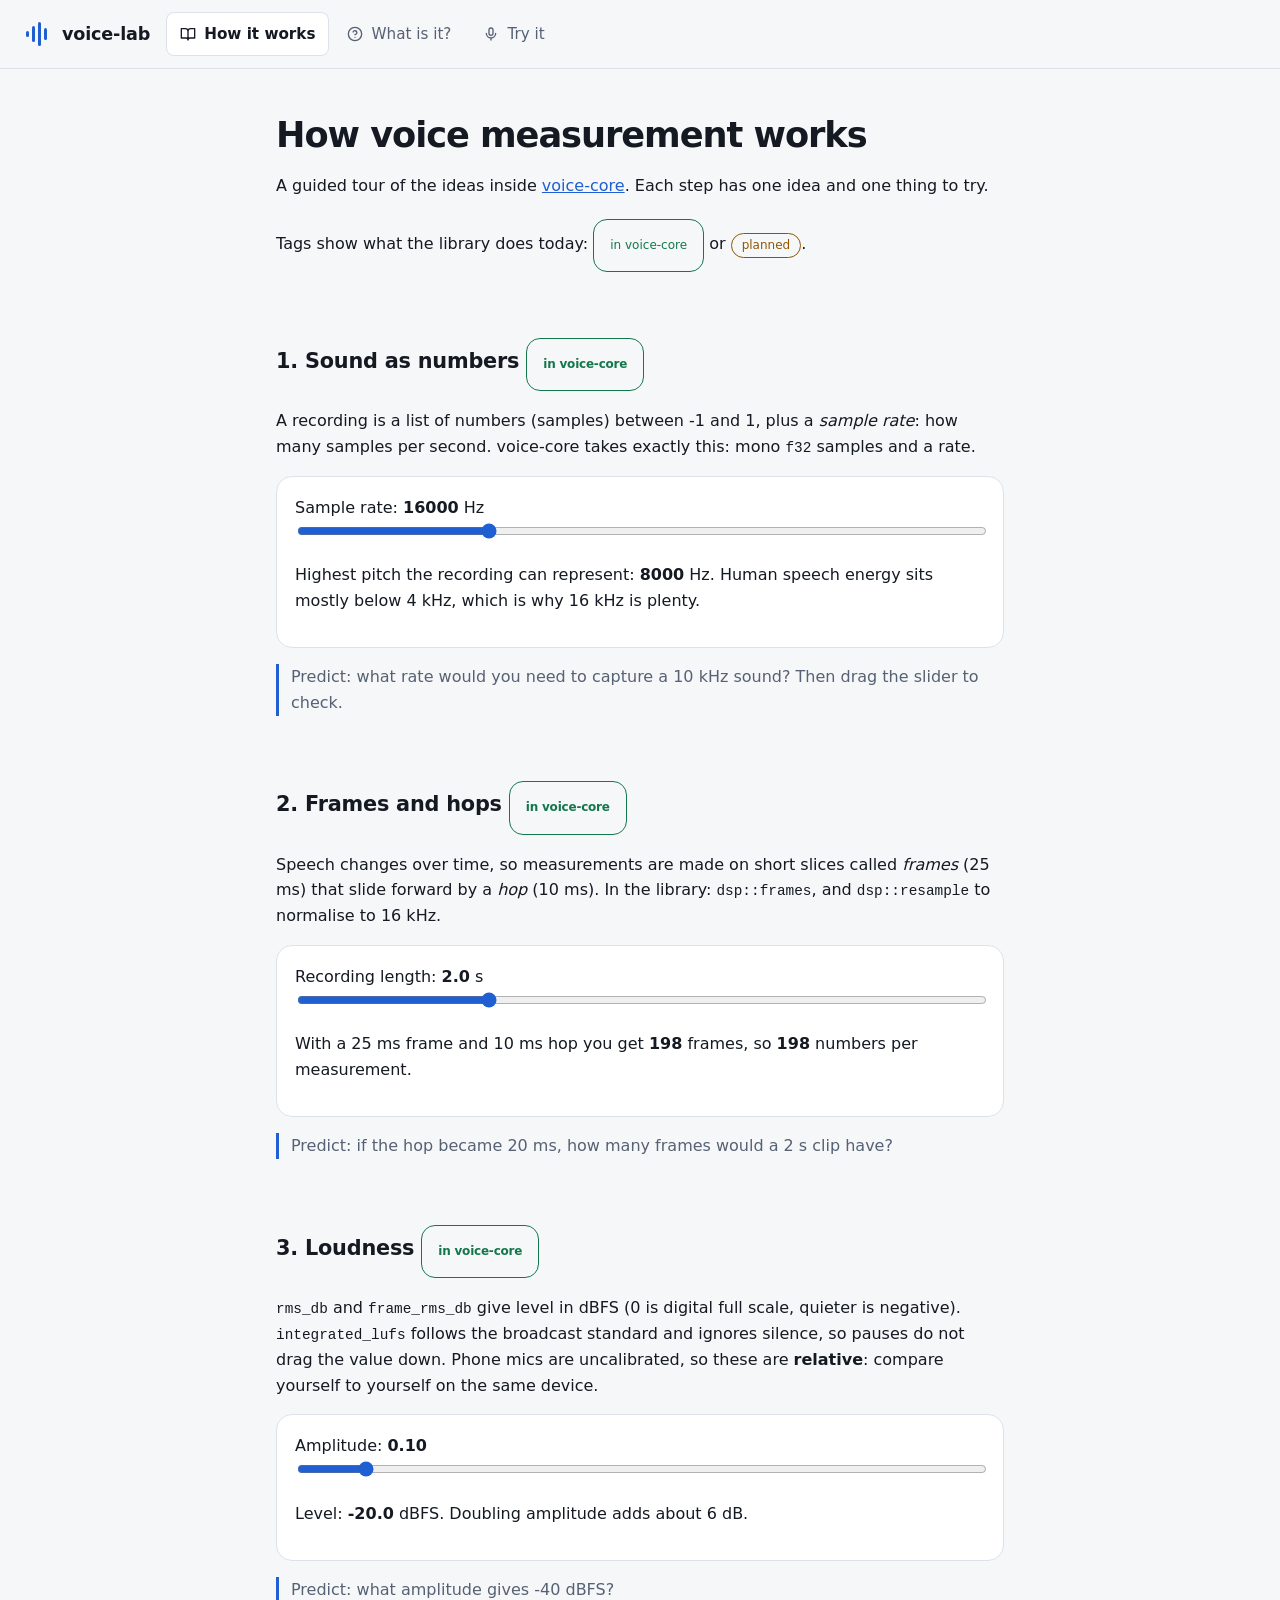
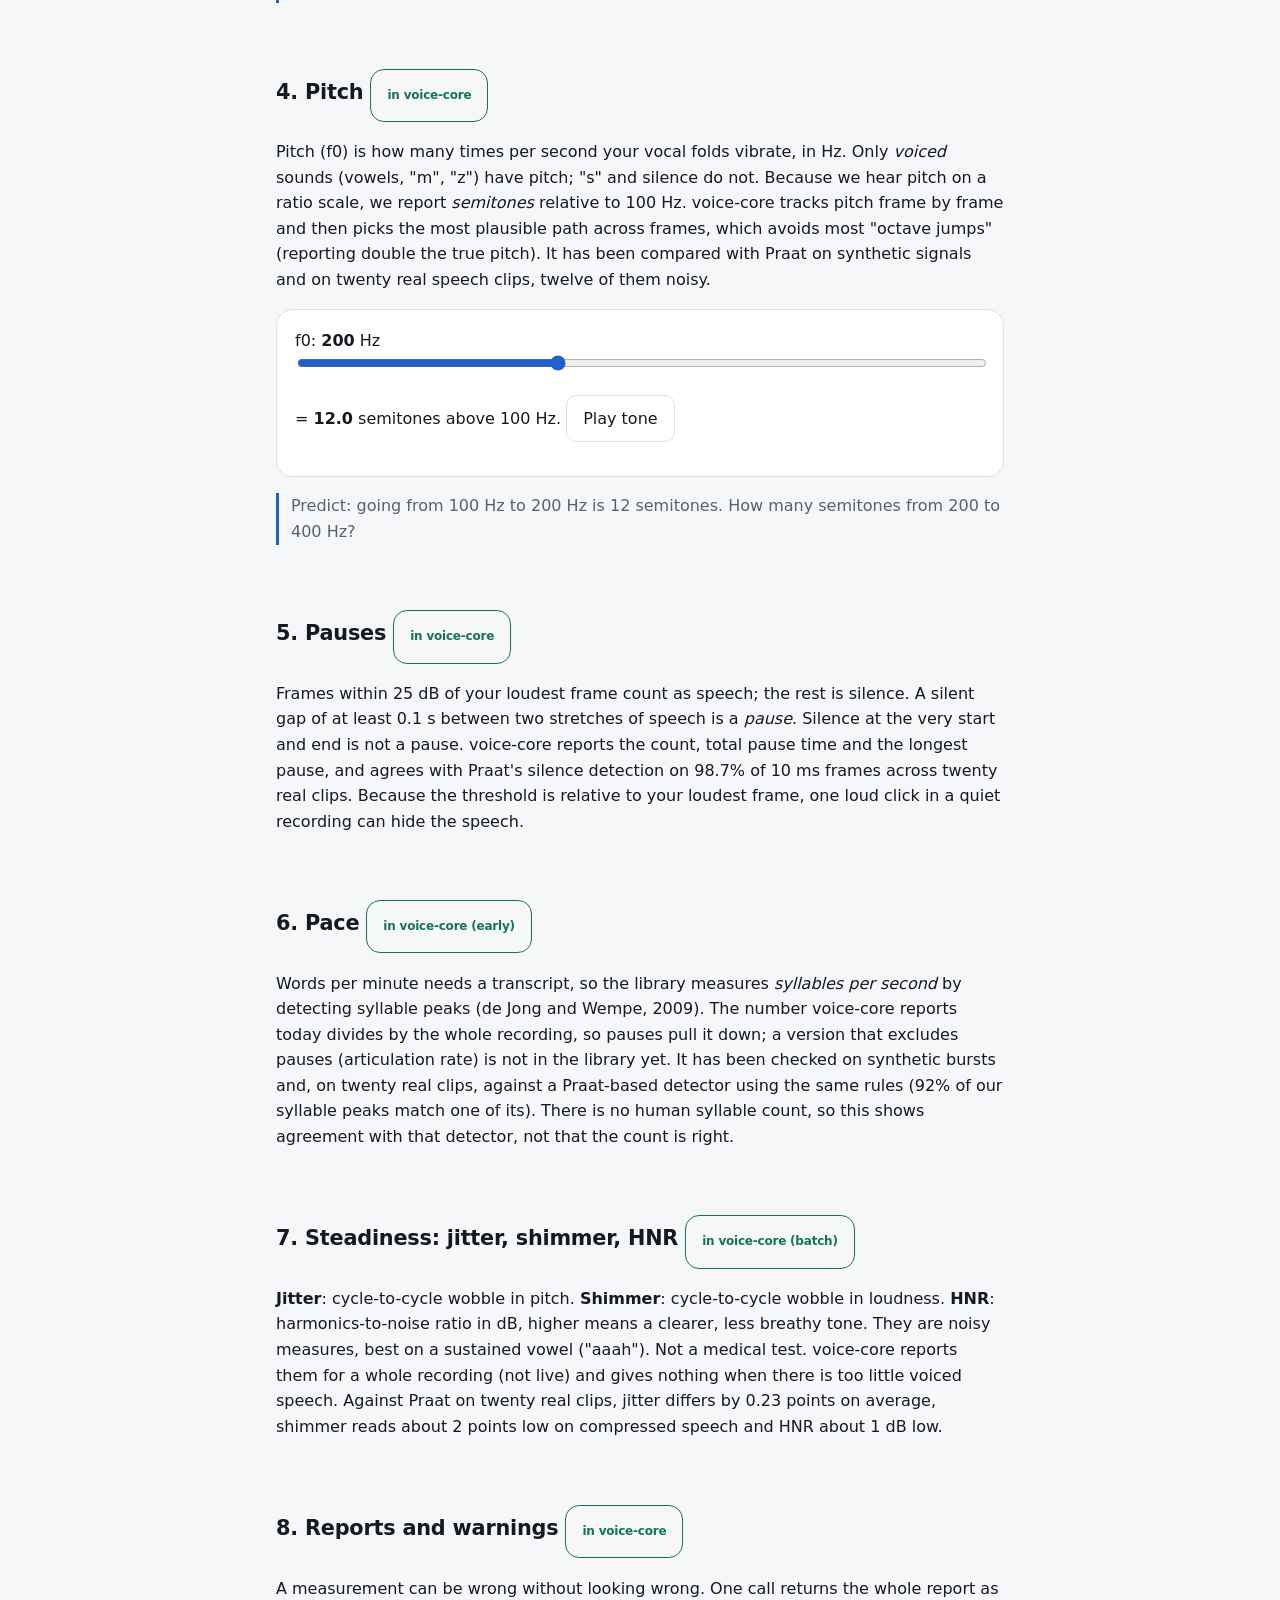
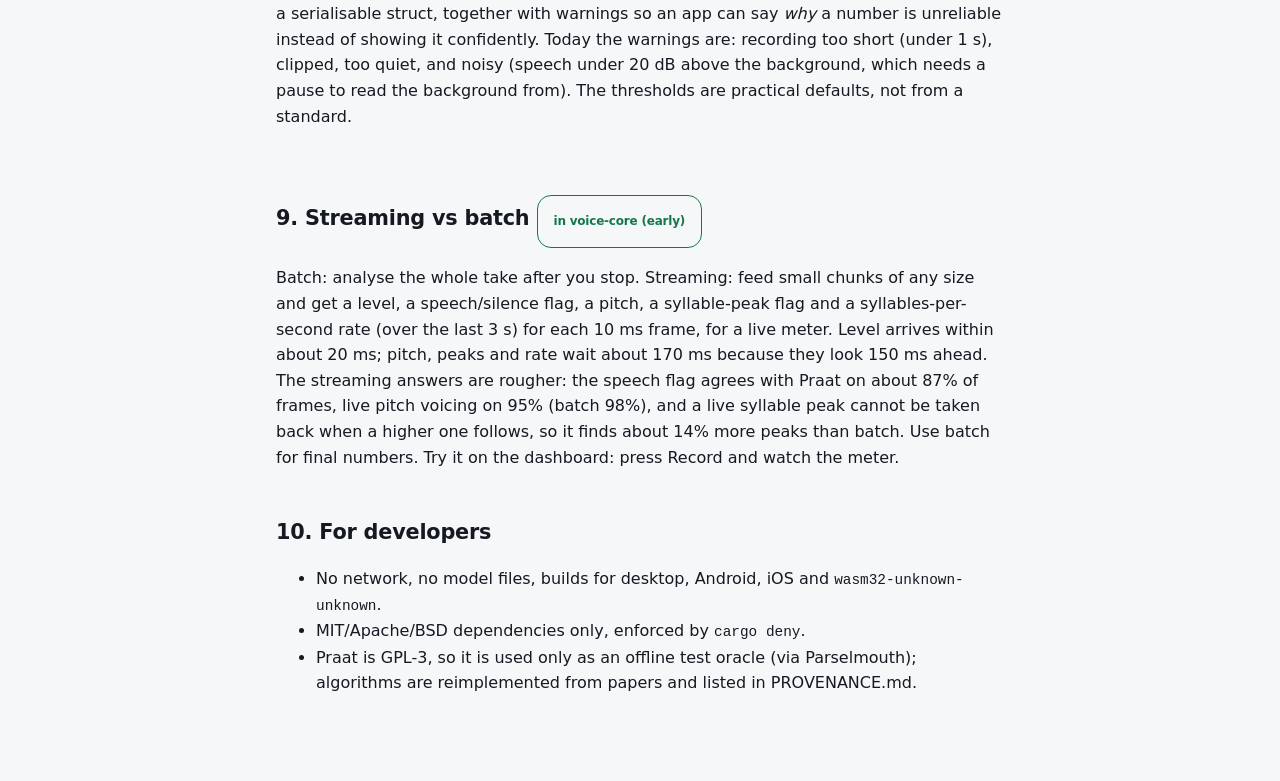
==== commit 0a9029b8: "Port full layout: header with brand and status pill, hero, record card, side-by-side charts Co-Autho" ====
--- a/index.html
+++ b/index.html
@@ -1,4 +1,4 @@
-<!doctype html><html lang="en"><head><meta charset="utf-8"><meta name="viewport" content="width=device-width,initial-scale=1"><title>voice-lab: how it works</title><link rel="stylesheet" href="style.css"></head><body><nav aria-label="Primary"><a href="index.html" aria-current="page"><svg class="i" viewBox="0 0 24 24" aria-hidden="true"><path d="M2 4h6a4 4 0 0 1 4 4v13a3 3 0 0 0-3-3H2zM22 4h-6a4 4 0 0 0-4 4v13a3 3 0 0 1 3-3h7z"/></svg>How it works</a><a href="pamphlet.html"><svg class="i" viewBox="0 0 24 24" aria-hidden="true"><circle cx="12" cy="12" r="10"/><path d="M9.1 9a3 3 0 0 1 5.8 1c0 2-3 3-3 3M12 17h.01"/></svg>What is it?</a><a href="dashboard.html"><svg class="i" viewBox="0 0 24 24" aria-hidden="true"><rect x="9" y="3" width="6" height="11" rx="3"/><path d="M5 11a7 7 0 0 0 14 0M12 18v3"/></svg>Try it</a></nav><main>
+<!doctype html><html lang="en"><head><meta charset="utf-8"><meta name="viewport" content="width=device-width,initial-scale=1"><title>voice-lab: how it works</title><link rel="stylesheet" href="style.css?v=2"></head><body><header class="top"><a class="brand" href="index.html"><svg viewBox="0 0 28 28" width="28" height="28" aria-hidden="true"><rect x="2" y="11" width="3" height="6" rx="1.5"/><rect x="8" y="6" width="3" height="16" rx="1.5"/><rect x="14" y="2" width="3" height="24" rx="1.5"/><rect x="20" y="8" width="3" height="12" rx="1.5"/></svg>voice-lab</a><nav aria-label="Primary"><a href="index.html" aria-current="page"><svg class="i" viewBox="0 0 24 24" aria-hidden="true"><path d="M2 4h6a4 4 0 0 1 4 4v13a3 3 0 0 0-3-3H2zM22 4h-6a4 4 0 0 0-4 4v13a3 3 0 0 1 3-3h7z"/></svg>How it works</a><a href="pamphlet.html"><svg class="i" viewBox="0 0 24 24" aria-hidden="true"><circle cx="12" cy="12" r="10"/><path d="M9.1 9a3 3 0 0 1 5.8 1c0 2-3 3-3 3M12 17h.01"/></svg>What is it?</a><a href="dashboard.html"><svg class="i" viewBox="0 0 24 24" aria-hidden="true"><rect x="9" y="3" width="6" height="11" rx="3"/><path d="M5 11a7 7 0 0 0 14 0M12 18v3"/></svg>Try it</a></nav></header><main>
 <h1>How voice measurement works</h1>
 <p>A guided tour of the ideas inside <a href="https://github.com/aunai-org/voice-core">voice-core</a>. Each step has one idea and one thing to try. Tags show what the library does today: <span class="tag live">in voice-core</span> or <span class="tag soon">planned</span>.</p>
 
--- a/style.css
+++ b/style.css
@@ -45,4 +45,35 @@
 
 #live{border-radius:16px}
 
-@media print{nav,.noprint{display:none}body{background:#fff;color:#000}.card{break-inside:avoid}}
+@media print{header.top,.noprint{display:none}body{background:#fff;color:#000}.card{break-inside:avoid}}
+
+/* header */
+header.top{display:flex;flex-wrap:wrap;align-items:center;gap:8px 16px;padding:12px 24px;border-bottom:1px solid var(--line)}
+header.top nav{border:0;padding:0;flex:1}
+.brand{display:inline-flex;align-items:center;gap:10px;font-weight:700;font-size:1.1rem;letter-spacing:-.01em;color:var(--fg);text-decoration:none}
+.brand svg{fill:var(--acc)}
+header.top .tag{font-family:ui-monospace,"SF Mono",Menlo,Consolas,monospace}
+
+/* dashboard layout */
+main.wide{max-width:1040px;padding:32px 24px 72px}
+.hl{color:var(--acc)}
+.lead{max-width:680px;color:var(--mut);margin:0 0 24px}
+details.card summary{cursor:pointer;color:var(--mut)}
+details.card[open] summary{margin-bottom:8px}
+.rec-card{padding:24px;border-radius:20px}
+.controls{display:flex;flex-wrap:wrap;align-items:center;gap:12px 16px;margin:0}
+.live{margin-top:20px;padding:16px;border-radius:14px;background:var(--bg);border:1px solid var(--line)}
+.live p{margin:8px 0 0;font-family:ui-monospace,"SF Mono",Menlo,Consolas,monospace;font-size:.85rem;color:var(--mut)}
+.live p.try{font-family:inherit}
+.live b{color:var(--fg)}
+.tiles{margin:20px 0}
+.tiles.idle .tile{opacity:.45}
+#warn{margin:0 0 20px;padding:12px 16px;border:1px solid var(--warn);border-radius:12px;color:var(--warn)}
+#warn:empty{display:none}
+.charts{display:grid;grid-template-columns:repeat(auto-fit,minmax(340px,1fr));gap:20px;margin-bottom:20px}
+.charts .card{margin:0}
+.card h2{margin:0 0 12px;font-size:1rem;display:flex;align-items:center;gap:8px}
+.card h2 small{font:400 .75rem ui-monospace,"SF Mono",Menlo,Consolas,monospace;color:var(--mut)}
+.card h2 .i{width:18px;height:18px;color:var(--acc)}
+.card h2 .i.ok{color:var(--ok)}
+.charts canvas{border:0;background:transparent}
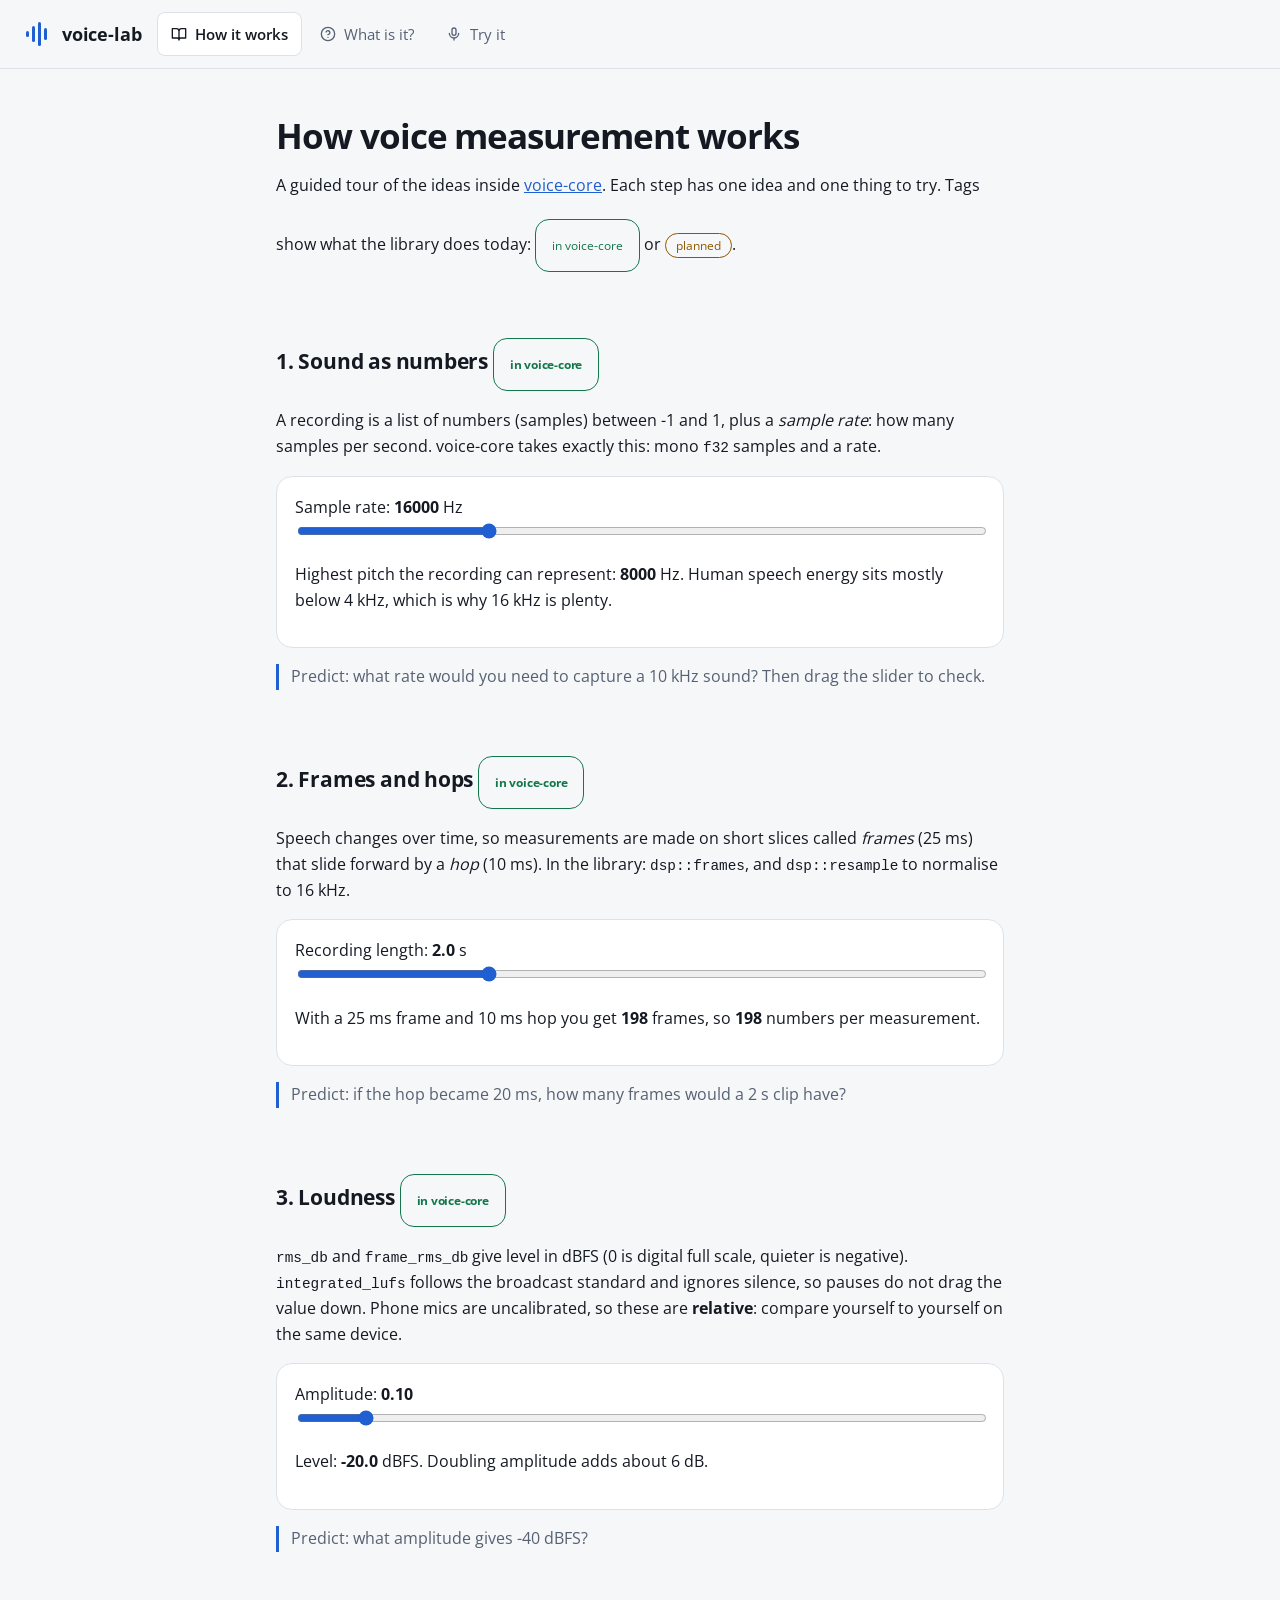
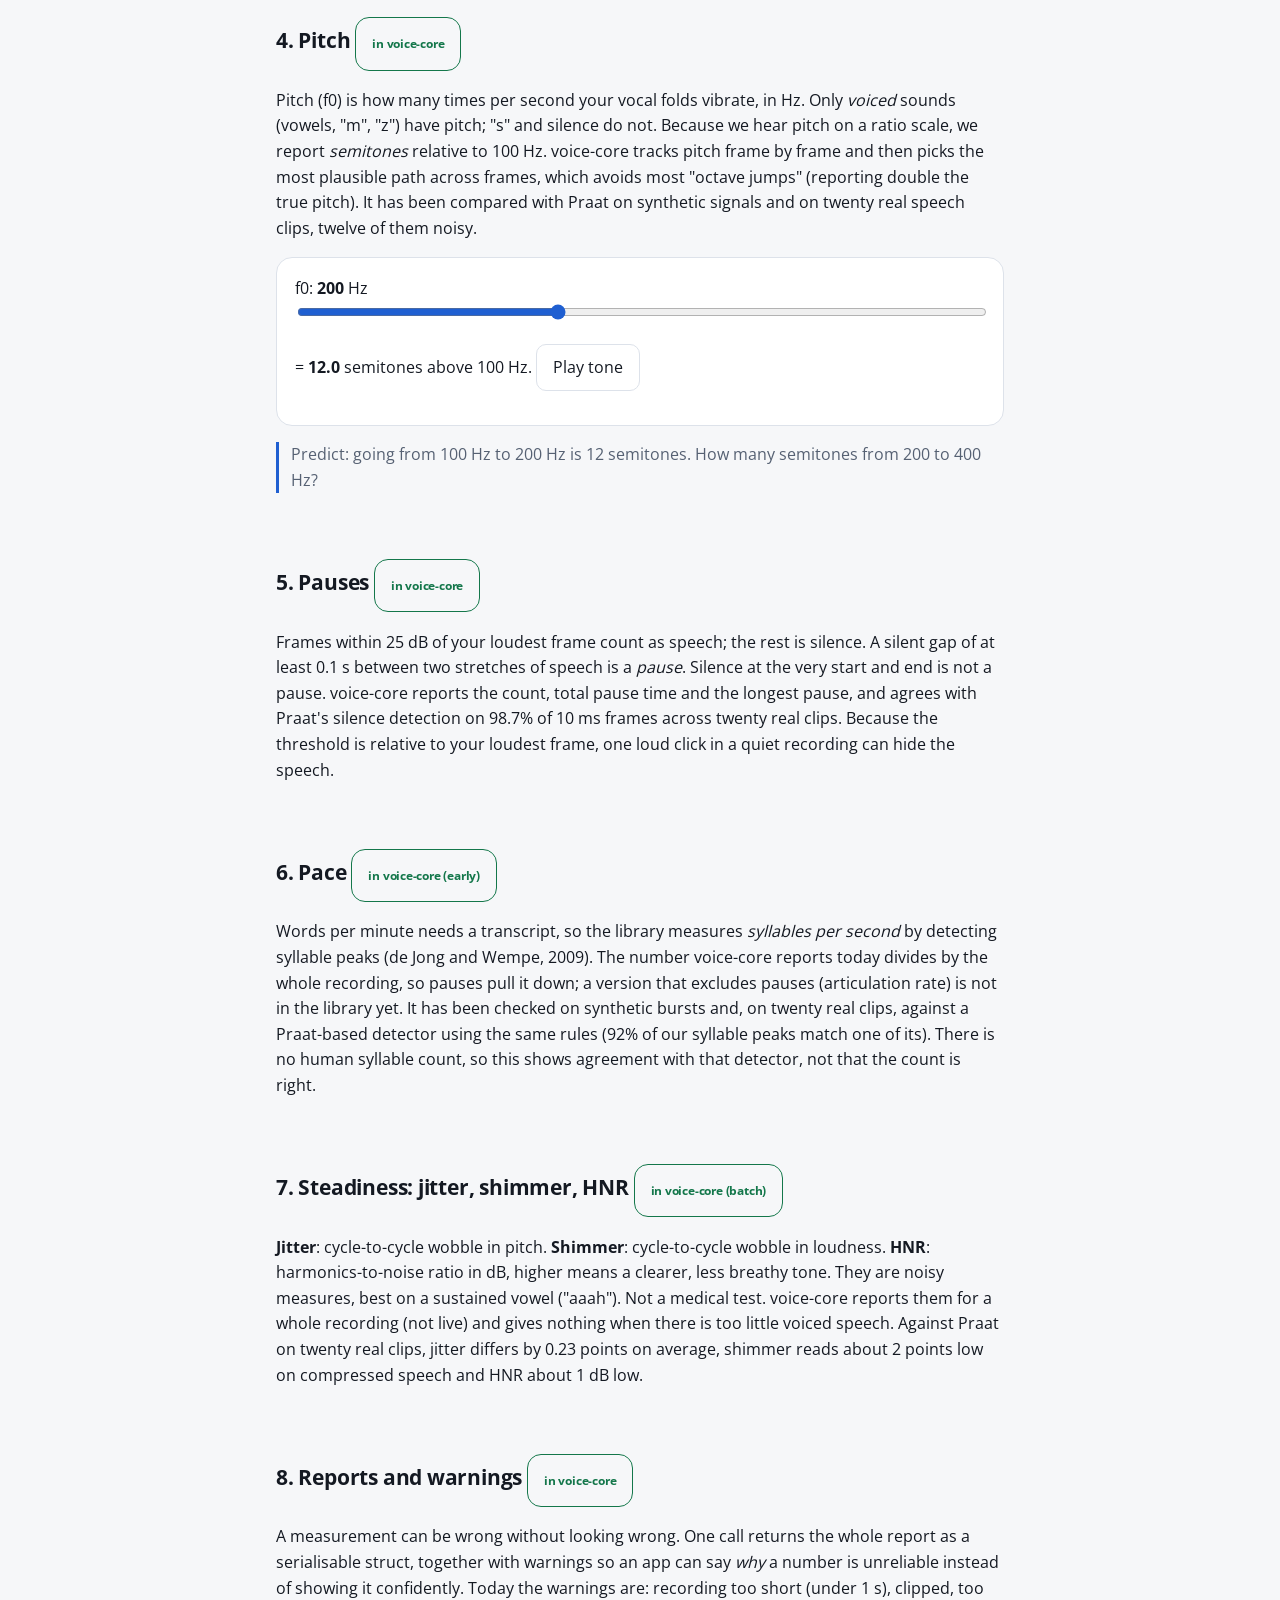
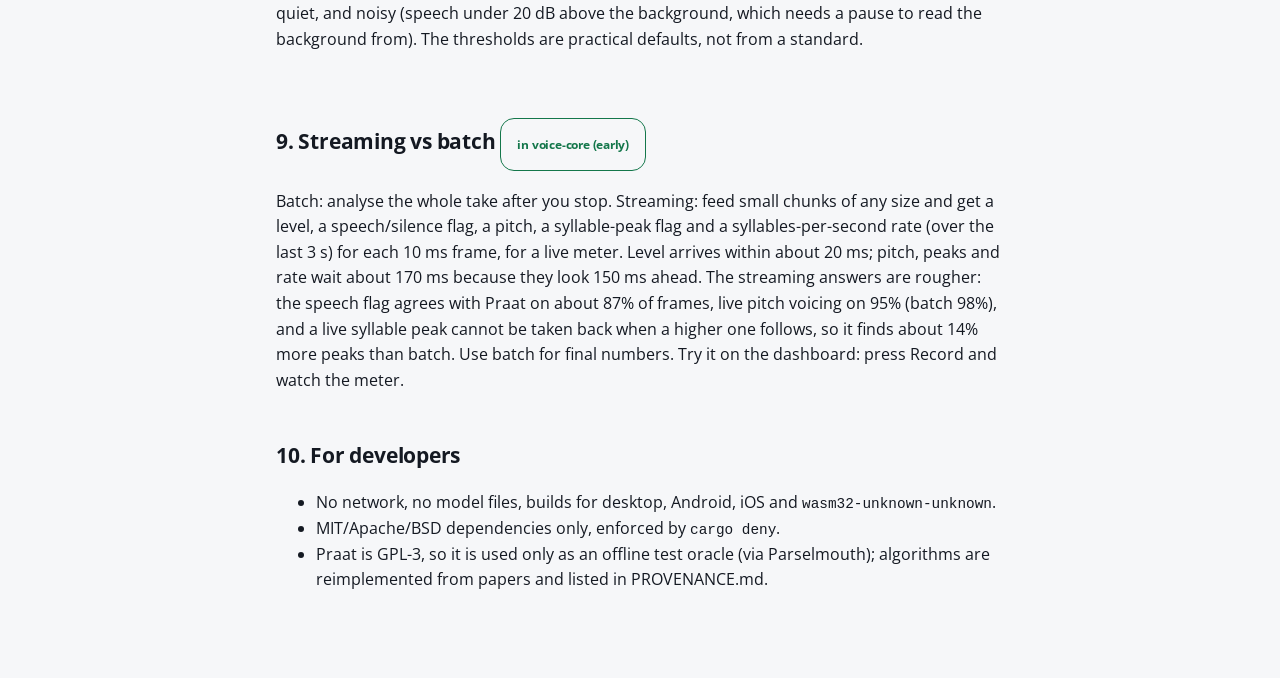
==== commit 4438899a: "Bundle Open Sans locally (no third-party font requests); version stylesheet Co-Authored-By: Claude S" ====
--- a/index.html
+++ b/index.html
@@ -1,4 +1,4 @@
-<!doctype html><html lang="en"><head><meta charset="utf-8"><meta name="viewport" content="width=device-width,initial-scale=1"><title>voice-lab: how it works</title><link rel="stylesheet" href="style.css?v=2"></head><body><header class="top"><a class="brand" href="index.html"><svg viewBox="0 0 28 28" width="28" height="28" aria-hidden="true"><rect x="2" y="11" width="3" height="6" rx="1.5"/><rect x="8" y="6" width="3" height="16" rx="1.5"/><rect x="14" y="2" width="3" height="24" rx="1.5"/><rect x="20" y="8" width="3" height="12" rx="1.5"/></svg>voice-lab</a><nav aria-label="Primary"><a href="index.html" aria-current="page"><svg class="i" viewBox="0 0 24 24" aria-hidden="true"><path d="M2 4h6a4 4 0 0 1 4 4v13a3 3 0 0 0-3-3H2zM22 4h-6a4 4 0 0 0-4 4v13a3 3 0 0 1 3-3h7z"/></svg>How it works</a><a href="pamphlet.html"><svg class="i" viewBox="0 0 24 24" aria-hidden="true"><circle cx="12" cy="12" r="10"/><path d="M9.1 9a3 3 0 0 1 5.8 1c0 2-3 3-3 3M12 17h.01"/></svg>What is it?</a><a href="dashboard.html"><svg class="i" viewBox="0 0 24 24" aria-hidden="true"><rect x="9" y="3" width="6" height="11" rx="3"/><path d="M5 11a7 7 0 0 0 14 0M12 18v3"/></svg>Try it</a></nav></header><main>
+<!doctype html><html lang="en"><head><meta charset="utf-8"><meta name="viewport" content="width=device-width,initial-scale=1"><title>voice-lab: how it works</title><link rel="stylesheet" href="style.css?v=4"></head><body><header class="top"><a class="brand" href="index.html"><svg viewBox="0 0 28 28" width="28" height="28" aria-hidden="true"><rect x="2" y="11" width="3" height="6" rx="1.5"/><rect x="8" y="6" width="3" height="16" rx="1.5"/><rect x="14" y="2" width="3" height="24" rx="1.5"/><rect x="20" y="8" width="3" height="12" rx="1.5"/></svg>voice-lab</a><nav aria-label="Primary"><a href="index.html" aria-current="page"><svg class="i" viewBox="0 0 24 24" aria-hidden="true"><path d="M2 4h6a4 4 0 0 1 4 4v13a3 3 0 0 0-3-3H2zM22 4h-6a4 4 0 0 0-4 4v13a3 3 0 0 1 3-3h7z"/></svg>How it works</a><a href="pamphlet.html"><svg class="i" viewBox="0 0 24 24" aria-hidden="true"><circle cx="12" cy="12" r="10"/><path d="M9.1 9a3 3 0 0 1 5.8 1c0 2-3 3-3 3M12 17h.01"/></svg>What is it?</a><a href="dashboard.html"><svg class="i" viewBox="0 0 24 24" aria-hidden="true"><rect x="9" y="3" width="6" height="11" rx="3"/><path d="M5 11a7 7 0 0 0 14 0M12 18v3"/></svg>Try it</a></nav></header><main>
 <h1>How voice measurement works</h1>
 <p>A guided tour of the ideas inside <a href="https://github.com/aunai-org/voice-core">voice-core</a>. Each step has one idea and one thing to try. Tags show what the library does today: <span class="tag live">in voice-core</span> or <span class="tag soon">planned</span>.</p>
 
--- a/style.css
+++ b/style.css
@@ -1,7 +1,11 @@
+@font-face{font-family:"Open Sans";font-weight:400;font-display:swap;src:url(fonts/open-sans-400.woff2) format("woff2")}
+@font-face{font-family:"Open Sans";font-weight:500;font-display:swap;src:url(fonts/open-sans-500.woff2) format("woff2")}
+@font-face{font-family:"Open Sans";font-weight:600;font-display:swap;src:url(fonts/open-sans-600.woff2) format("woff2")}
+@font-face{font-family:"Open Sans";font-weight:700;font-display:swap;src:url(fonts/open-sans-700.woff2) format("woff2")}
 :root{--bg:#0a0d12;--fg:#e8edf4;--mut:#9aa6b8;--card:#11161e;--line:#1e2632;--acc:#6aa3ff;--ok:#4cc58a;--warn:#e0a040;--rec:#c93a3f;--on-acc:#06101f;--ink:#0a0d12}
 @media(prefers-color-scheme:light){:root{--bg:#f6f7f9;--fg:#141922;--mut:#566173;--card:#fff;--line:#dde2ea;--acc:#1f5fd1;--ok:#14774b;--warn:#8f5700;--rec:#c93a3f;--on-acc:#fff;--ink:#fff}}
 *{box-sizing:border-box}
-body{margin:0;background:var(--bg);color:var(--fg);font:16px/1.6 system-ui,-apple-system,"Segoe UI",sans-serif}
+body{margin:0;background:var(--bg);color:var(--fg);font:16px/1.6 "Open Sans",system-ui,-apple-system,"Segoe UI",sans-serif}
 main{max-width:760px;margin:0 auto;padding:32px 16px 72px}
 a{color:var(--acc)}
 :focus-visible{outline:2px solid var(--acc);outline-offset:2px}
@@ -40,7 +44,7 @@
 .tile{background:var(--card);border:1px solid var(--line);border-radius:14px;padding:14px 16px}
 .tile small{display:flex;align-items:center;gap:8px;color:var(--mut);font-size:.8rem}
 .tile small .i{width:16px;height:16px;color:var(--acc)}
-.tile b{display:block;font:500 1.7rem/1.3 ui-monospace,"SF Mono",Menlo,Consolas,monospace;margin-top:4px}
+.tile b{display:block;font:500 1.7rem/1.3 "Open Sans",system-ui,sans-serif;font-variant-numeric:tabular-nums;margin-top:4px}
 .tile.off{opacity:.55}
 
 #live{border-radius:16px}
@@ -52,7 +56,7 @@
 header.top nav{border:0;padding:0;flex:1}
 .brand{display:inline-flex;align-items:center;gap:10px;font-weight:700;font-size:1.1rem;letter-spacing:-.01em;color:var(--fg);text-decoration:none}
 .brand svg{fill:var(--acc)}
-header.top .tag{font-family:ui-monospace,"SF Mono",Menlo,Consolas,monospace}
+header.top .tag{font-family:"Open Sans",system-ui,sans-serif;font-variant-numeric:tabular-nums}
 
 /* dashboard layout */
 main.wide{max-width:1040px;padding:32px 24px 72px}
@@ -63,7 +67,7 @@
 .rec-card{padding:24px;border-radius:20px}
 .controls{display:flex;flex-wrap:wrap;align-items:center;gap:12px 16px;margin:0}
 .live{margin-top:20px;padding:16px;border-radius:14px;background:var(--bg);border:1px solid var(--line)}
-.live p{margin:8px 0 0;font-family:ui-monospace,"SF Mono",Menlo,Consolas,monospace;font-size:.85rem;color:var(--mut)}
+.live p{margin:8px 0 0;font-family:"Open Sans",system-ui,sans-serif;font-variant-numeric:tabular-nums;font-size:.85rem;color:var(--mut)}
 .live p.try{font-family:inherit}
 .live b{color:var(--fg)}
 .tiles{margin:20px 0}
@@ -73,7 +77,7 @@
 .charts{display:grid;grid-template-columns:repeat(auto-fit,minmax(340px,1fr));gap:20px;margin-bottom:20px}
 .charts .card{margin:0}
 .card h2{margin:0 0 12px;font-size:1rem;display:flex;align-items:center;gap:8px}
-.card h2 small{font:400 .75rem ui-monospace,"SF Mono",Menlo,Consolas,monospace;color:var(--mut)}
+.card h2 small{font:400 .75rem "Open Sans",system-ui,sans-serif;font-variant-numeric:tabular-nums;color:var(--mut)}
 .card h2 .i{width:18px;height:18px;color:var(--acc)}
 .card h2 .i.ok{color:var(--ok)}
 .charts canvas{border:0;background:transparent}
